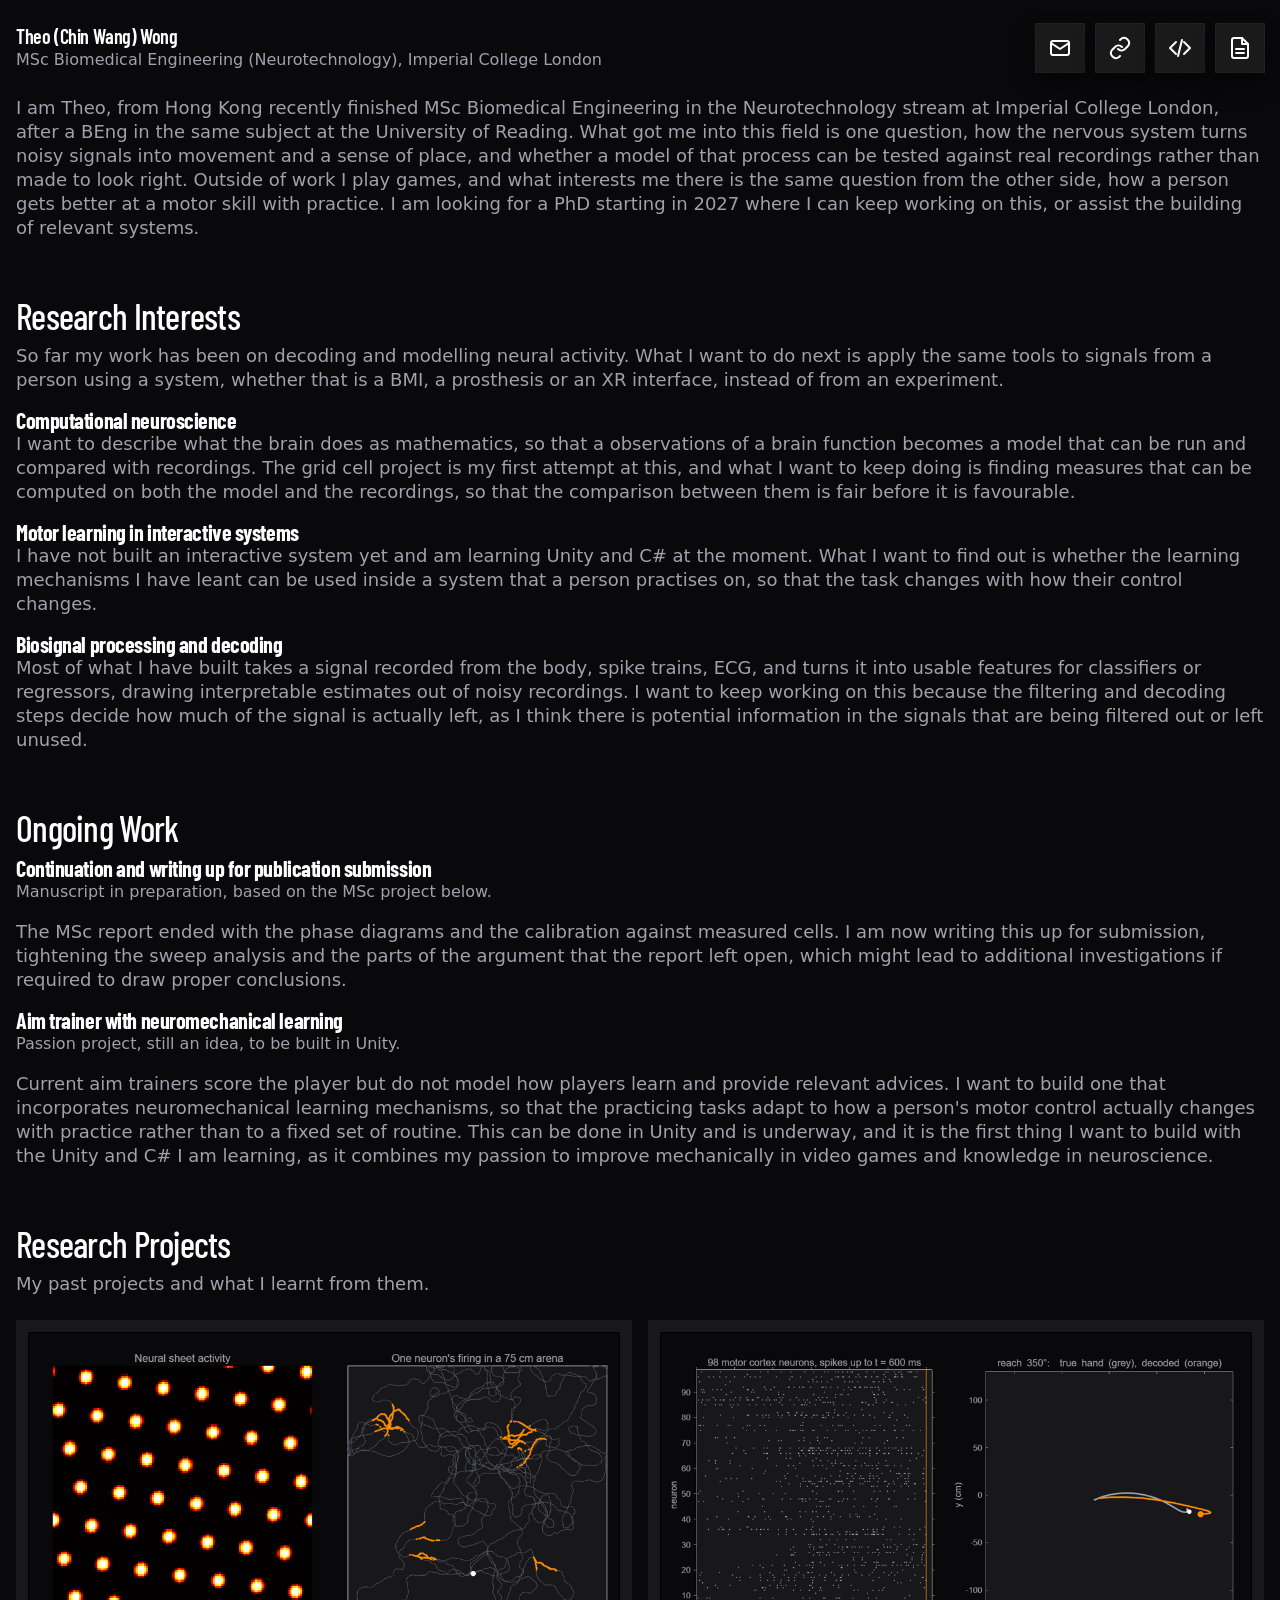
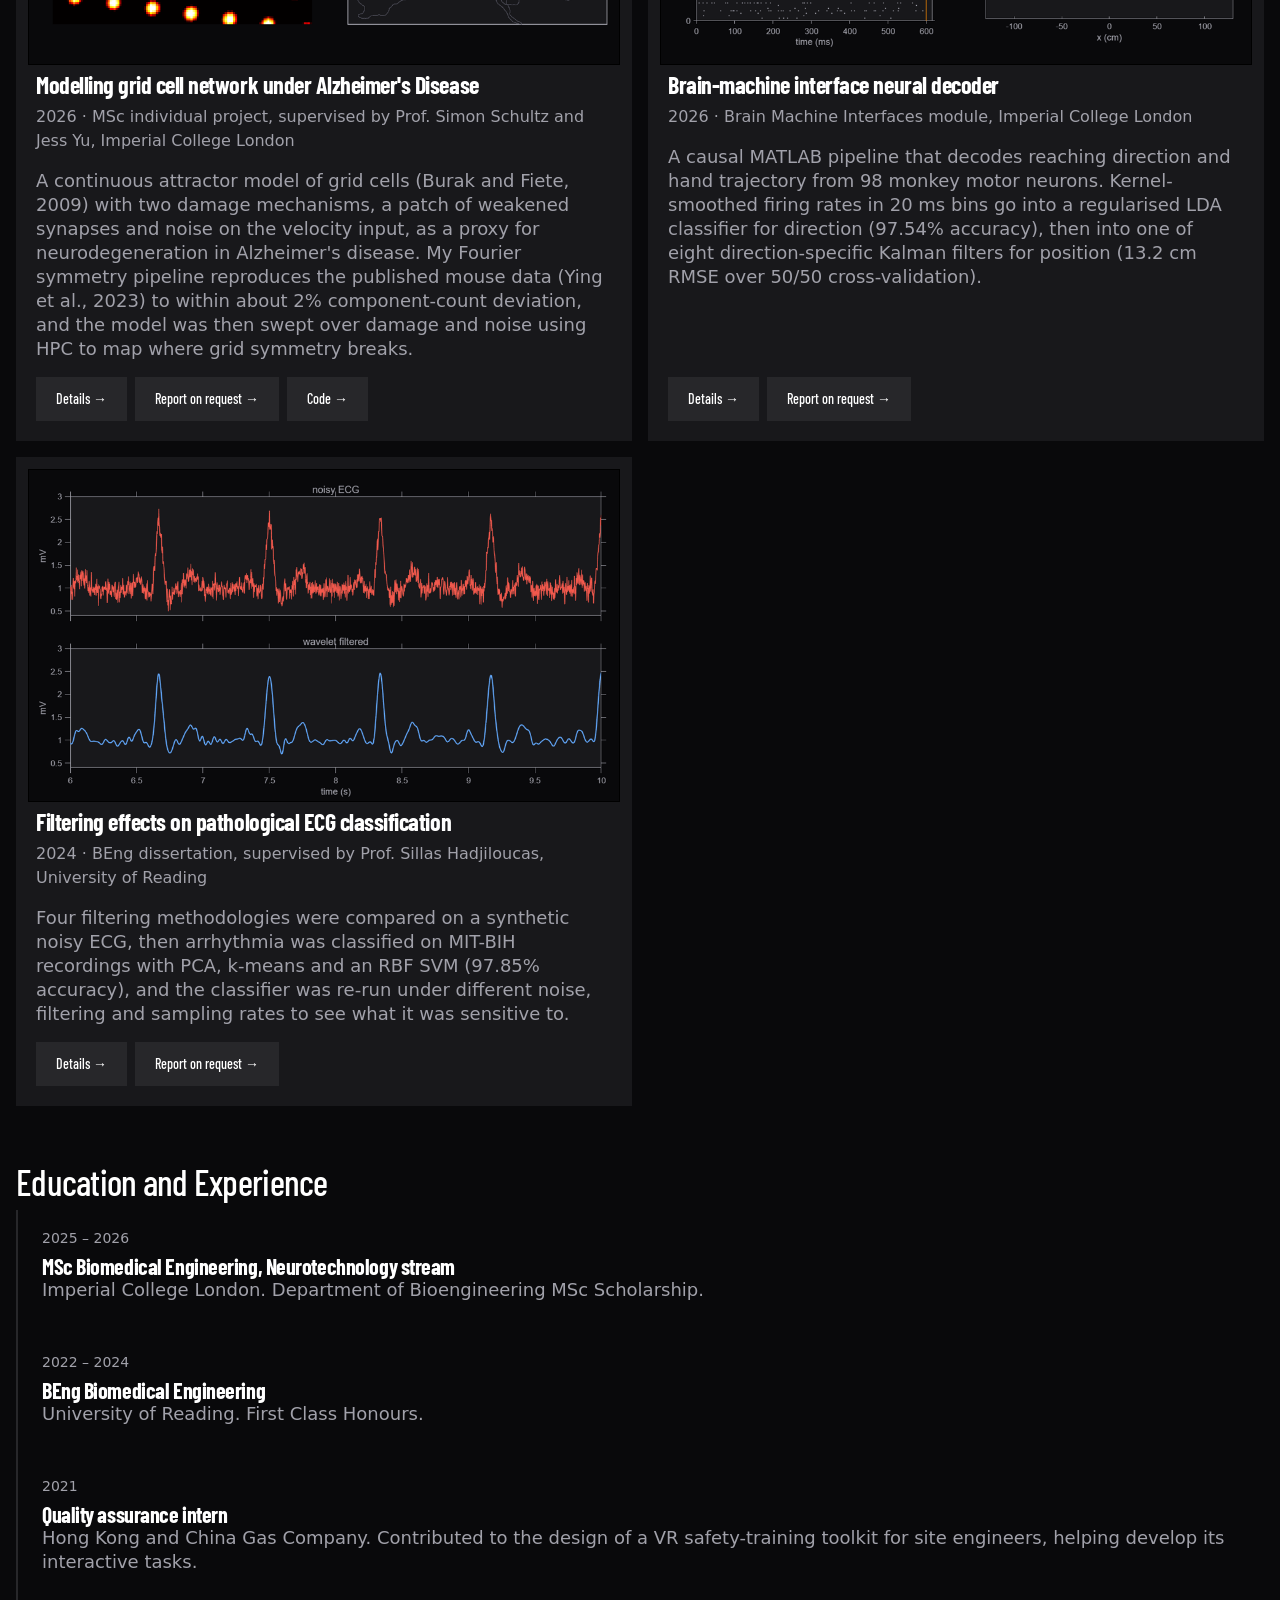
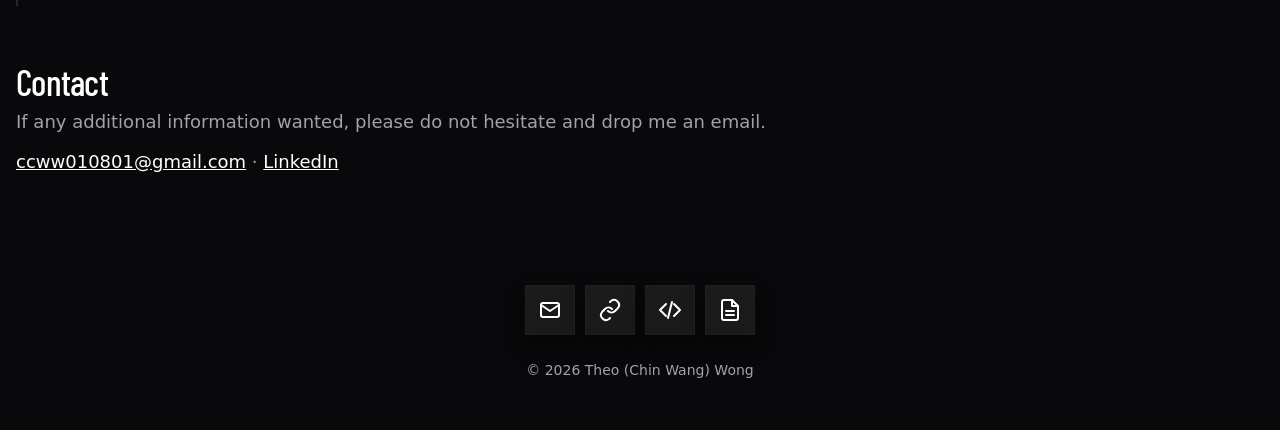
==== index.html @ 5e9f8370 "Initial site" ====
<!DOCTYPE html>
<html lang="en">
<head>
  <meta charset="UTF-8">
  <meta name="viewport" content="width=device-width, initial-scale=1.0">
  <!-- Shown in the browser tab and in search results -->
  <title>Theo (Chin Wang) Wong | MSc Biomedical Engineering, Imperial College London</title>
  <meta name="description" content="Research website of Theo (Chin Wang) Wong, MSc Biomedical Engineering (Neurotechnology) at Imperial College London. Neural decoding, computational modelling and evaluation.">
  <!-- Display font (free substitute for the reference site's paid Industry font) -->
  <link rel="preconnect" href="https://fonts.googleapis.com">
  <link rel="preconnect" href="https://fonts.gstatic.com" crossorigin>
  <link href="https://fonts.googleapis.com/css2?family=Barlow+Condensed:wght@500;600;700&display=swap" rel="stylesheet">
  <link rel="stylesheet" href="style.css">
</head>
<body>

  <!-- ============================================================
       HEADER
       Left: name + one-line tagline. Right: row of icon links.
       No nav menu, matching the reference site.
       ============================================================ -->
  <header class="site-header">
    <div class="header-text">
      <h1><span>Theo (Chin Wang) Wong</span></h1>
      <p class="tagline"><span>MSc Biomedical Engineering (Neurotechnology), Imperial College London</span></p>
    </div>

    <!-- Each <a> is a 48px square icon. Keep aria-label so screen readers know what it is. -->
    <nav class="icon-links" aria-label="External links">
      <!-- Generic line icons. For official brand marks, paste the SVG from simpleicons.org in place of each <svg>. -->
      <a href="mailto:ccww010801@gmail.com" aria-label="Email" title="Email"><svg viewBox="0 0 24 24" fill="none" stroke="currentColor" stroke-width="2" stroke-linecap="round" stroke-linejoin="round" aria-hidden="true"><rect x="3" y="5" width="18" height="14" rx="2"/><path d="M3 7l9 6 9-6"/></svg></a>
      <a href="https://www.linkedin.com/in/theo-wong-5562b3218" aria-label="LinkedIn" title="LinkedIn" target="_blank" rel="noopener"><svg viewBox="0 0 24 24" fill="none" stroke="currentColor" stroke-width="2" stroke-linecap="round" stroke-linejoin="round" aria-hidden="true"><path d="M10 13a5 5 0 0 0 7 0l3-3a5 5 0 0 0-7-7l-1 1"/><path d="M14 11a5 5 0 0 0-7 0l-3 3a5 5 0 0 0 7 7l1-1"/></svg></a>
      <a href="https://github.com/Theo-Wong-67" aria-label="GitHub" title="GitHub" target="_blank" rel="noopener"><svg viewBox="0 0 24 24" fill="none" stroke="currentColor" stroke-width="2" stroke-linecap="round" stroke-linejoin="round" aria-hidden="true"><path d="M8 6l-6 6 6 6"/><path d="M16 6l6 6-6 6"/><path d="M14 4l-4 16"/></svg></a>
      <a href="assets/cv.pdf" aria-label="CV (PDF)" title="CV" target="_blank" rel="noopener"><svg viewBox="0 0 24 24" fill="none" stroke="currentColor" stroke-width="2" stroke-linecap="round" stroke-linejoin="round" aria-hidden="true"><path d="M14 2H6a2 2 0 0 0-2 2v16a2 2 0 0 0 2 2h12a2 2 0 0 0 2-2V8z"/><path d="M14 2v6h6"/><path d="M8 13h8M8 17h8"/></svg></a>
      <!-- Optional: ORCID / Google Scholar -->
    </nav>
  </header>

  <main>

    <!-- ============================================================
         1. INTRO
         Two or three sentences. Who you are, what you work on,
         what you are looking for.
         ============================================================ -->
    <section id="intro" class="section">
      <p><span>I am Theo, from Hong Kong recently finished MSc Biomedical Engineering in the Neurotechnology stream at Imperial College London, after a BEng in the same subject at the University of Reading. What got me into this field is one question, how the nervous system turns noisy signals into movement and a sense of place, and whether a model of that process can be tested against real recordings rather than made to look right. Outside of work I play games, and what interests me there is the same question from the other side, how a person gets better at a motor skill with practice. I am looking for a PhD starting in 2027 where I can keep working on this, or assist the building of relevant systems.</span></p>
    </section>

    <!-- ============================================================
         2. RESEARCH INTERESTS
         One paragraph, then a short list of themes with a sentence each.
         ============================================================ -->
    <section id="interests" class="section">
      <h2>Research Interests</h2>
      <p><span>So far my work has been on decoding and modelling neural activity. What I want to do next is apply the same tools to signals from a person using a system, whether that is a BMI, a prosthesis or an XR interface, instead of from an experiment.</span></p>

      <ul class="interest-list">
        <li>
          <h3><span>Computational neuroscience</span></h3>
          <p><span>I want to describe what the brain does as mathematics, so that a observations of a brain function becomes a model that can be run and compared with recordings. The grid cell project is my first attempt at this, and what I want to keep doing is finding measures that can be computed on both the model and the recordings, so that the comparison between them is fair before it is favourable.</span></p>
        </li>
        <li>
          <h3><span>Motor learning in interactive systems</span></h3>
          <p><span>I have not built an interactive system yet and am learning Unity and C# at the moment. What I want to find out is whether the learning mechanisms I have leant can be used inside a system that a person practises on, so that the task changes with how their control changes.</span></p>
        </li>
        <li>
          <h3><span>Biosignal processing and decoding</span></h3>
          <p><span>Most of what I have built takes a signal recorded from the body, spike trains, ECG, and turns it into usable features for classifiers or regressors, drawing interpretable estimates out of noisy recordings. I want to keep working on this because the filtering and decoding steps decide how much of the signal is actually left, as I think there is potential information in the signals that are being filtered out or left unused.</span></p>
</li>
      </ul>
    </section>

    <!-- ============================================================
         2b. ONGOING WORK
         Short list. One entry per thing in progress, with a status line.
         Move an entry to a project card once it has results to show.
         ============================================================ -->
    <section id="ongoing" class="section">
      <h2>Ongoing Work</h2>
      <ul class="interest-list">
        <li>
          <h3><span>Continuation and writing up for publication submission</span></h3>
          <p class="card-meta"><span>Manuscript in preparation, based on the MSc project below.</span></p>
          <p><span>The MSc report ended with the phase diagrams and the calibration against measured cells. I am now writing this up for submission, tightening the sweep analysis and the parts of the argument that the report left open, which might lead to additional investigations if required to draw proper conclusions.</span></p>
        </li>
        <li>
          <h3><span>Aim trainer with neuromechanical learning</span></h3>
          <p class="card-meta"><span>Passion project, still an idea, to be built in Unity.</span></p>
          <p><span> Current aim trainers score the player but do not model how players learn and provide relevant advices. I want to build one that incorporates neuromechanical learning mechanisms, so that the practicing tasks adapt to how a person's motor control actually changes with practice rather than to a fixed set of routine. This can be done in Unity and is underway, and it is the first thing I want to build with the Unity and C# I am learning, as it combines my passion to improve mechanically in video games and knowledge in neuroscience.</span></p>
        </li>
      </ul>
    </section>

    <!-- ============================================================
         3. RESEARCH PROJECTS
         Card grid, newest first. Each <article> is one card.
         Copy the first <article> block for each additional project.
         ============================================================ -->
    <section id="projects" class="section">
      <h2>Research Projects</h2>
      <p class="section-intro"><span>My past projects and what I learnt from them.</span></p>

      <div class="card-grid">

        <!-- Card 1 -->
        <article class="card">
          <video src="assets/grid-cell-can-cover.mp4" poster="assets/grid-cell-can-cover.png" autoplay muted loop playsinline aria-label="Grid cell network activity beside a simulated animal exploring a 75 cm arena"></video>
          <div class="card-body">
            <h3><span>Modelling grid cell network under Alzheimer's Disease</span></h3>
            <p class="card-meta"><span>2026 · MSc individual project, supervised by Prof. Simon Schultz and Jess Yu, Imperial College London</span></p>
            <p><span>A continuous attractor model of grid cells (Burak and Fiete, 2009) with two damage mechanisms, a patch of weakened synapses and noise on the velocity input, as a proxy for neurodegeneration in Alzheimer's disease. My Fourier symmetry pipeline reproduces the published mouse data (Ying et al., 2023) to within about 2% component-count deviation, and the model was then swept over damage and noise using HPC to map where grid symmetry breaks.</span></p>
            <div class="card-links">
              <a href="projects/grid-cell-can.html" class="btn">Details →</a>
              <a href="mailto:ccww010801@gmail.com?subject=Report request: Grid cell network" class="btn">Report on request →</a>
              <a href="https://github.com/Theo-Wong-67/MSc-Grid-Cell-CAN-Project" class="btn" target="_blank" rel="noopener">Code →</a>
            </div>
          </div>
        </article>

        <!-- Card 2 -->
        <article class="card">
          <video src="assets/bmi-decoder-cover.mp4" poster="assets/bmi-decoder-cover.png" autoplay muted loop playsinline aria-label="The decoder running on held-out trials: spike raster and true versus decoded hand path"></video>
          <div class="card-body">
            <h3><span>Brain-machine interface neural decoder</span></h3>
            <p class="card-meta"><span>2026 · Brain Machine Interfaces module, Imperial College London</span></p>
            <p><span>A causal MATLAB pipeline that decodes reaching direction and hand trajectory from 98 monkey motor neurons. Kernel-smoothed firing rates in 20 ms bins go into a regularised LDA classifier for direction (97.54% accuracy), then into one of eight direction-specific Kalman filters for position (13.2 cm RMSE over 50/50 cross-validation).</span></p>
            <div class="card-links">
              <a href="projects/bmi-decoder.html" class="btn">Details →</a>
              <a href="mailto:ccww010801@gmail.com?subject=Report request: BMI decoder" class="btn">Report on request →</a>
            </div>
          </div>
        </article>

        <!-- Card 3 -->
        <article class="card">
          <video src="assets/ecg-filtering-cover.mp4" poster="assets/ecg-filtering-cover.png" autoplay muted loop playsinline aria-label="A noisy synthetic ECG and its wavelet-filtered version scrolling side by side"></video>
          <div class="card-body">
            <h3><span>Filtering effects on pathological ECG classification</span></h3>
            <p class="card-meta"><span>2024 · BEng dissertation, supervised by Prof. Sillas Hadjiloucas, University of Reading</span></p>
            <p><span> Four filtering methodologies were compared on a synthetic noisy ECG, then arrhythmia was classified on MIT-BIH recordings with PCA, k-means and an RBF SVM (97.85% accuracy), and the classifier was re-run under different noise, filtering and sampling rates to see what it was sensitive to.</span></p>
            <div class="card-links">
              <a href="projects/ecg-filtering.html" class="btn">Details →</a>
              <a href="mailto:ccww010801@gmail.com?subject=Report request: ECG dissertation" class="btn">Report on request →</a>
            </div>
          </div>
        </article>

      </div>
    </section>

    <!-- ============================================================
         5. EDUCATION AND EXPERIENCE
         Vertical timeline, newest first. One <li> per entry.
         ============================================================ -->
    <section id="education" class="section">
      <h2>Education and Experience</h2>
      <ol class="timeline">
        <li>
          <span class="timeline-date"><span>2025 – 2026</span></span>
          <h3><span>MSc Biomedical Engineering, Neurotechnology stream</span></h3>
          <p><span>Imperial College London. Department of Bioengineering MSc Scholarship.</span></p>
        </li>
        <li>
          <span class="timeline-date"><span>2022 – 2024</span></span>
          <h3><span>BEng Biomedical Engineering</span></h3>
          <p><span>University of Reading. First Class Honours.</span></p>
        </li>
        <li>
          <span class="timeline-date"><span>2021</span></span>
          <h3><span>Quality assurance intern</span></h3>
          <p><span>Hong Kong and China Gas Company. Contributed to the design of a VR safety-training toolkit for site engineers, helping develop its interactive tasks.</span></p>
        </li>
      </ol>
    </section>

    <!-- ============================================================
         6. CONTACT
         Plain links. No form, so no backend is needed.
         ============================================================ -->
    <section id="contact" class="section">
      <h2>Contact</h2>
      <p><span>If any additional information wanted, please do not hesitate and drop me an email.</span></p>
      <p>
        <a href="mailto:ccww010801@gmail.com">ccww010801@gmail.com</a> ·
        <a href="https://www.linkedin.com/in/theo-wong-5562b3218" target="_blank" rel="noopener">LinkedIn</a>
      </p>
    </section>

  </main>

  <!-- ============================================================
       FOOTER
       Same icon row as the header, plus a copyright line.
       ============================================================ -->
  <footer class="site-footer">
    <nav class="icon-links" aria-label="External links">
      <!-- Generic line icons. For official brand marks, paste the SVG from simpleicons.org in place of each <svg>. -->
      <a href="mailto:ccww010801@gmail.com" aria-label="Email" title="Email"><svg viewBox="0 0 24 24" fill="none" stroke="currentColor" stroke-width="2" stroke-linecap="round" stroke-linejoin="round" aria-hidden="true"><rect x="3" y="5" width="18" height="14" rx="2"/><path d="M3 7l9 6 9-6"/></svg></a>
      <a href="https://www.linkedin.com/in/theo-wong-5562b3218" aria-label="LinkedIn" title="LinkedIn" target="_blank" rel="noopener"><svg viewBox="0 0 24 24" fill="none" stroke="currentColor" stroke-width="2" stroke-linecap="round" stroke-linejoin="round" aria-hidden="true"><path d="M10 13a5 5 0 0 0 7 0l3-3a5 5 0 0 0-7-7l-1 1"/><path d="M14 11a5 5 0 0 0-7 0l-3 3a5 5 0 0 0 7 7l1-1"/></svg></a>
      <a href="https://github.com/Theo-Wong-67" aria-label="GitHub" title="GitHub" target="_blank" rel="noopener"><svg viewBox="0 0 24 24" fill="none" stroke="currentColor" stroke-width="2" stroke-linecap="round" stroke-linejoin="round" aria-hidden="true"><path d="M8 6l-6 6 6 6"/><path d="M16 6l6 6-6 6"/><path d="M14 4l-4 16"/></svg></a>
      <a href="assets/cv.pdf" aria-label="CV (PDF)" title="CV" target="_blank" rel="noopener"><svg viewBox="0 0 24 24" fill="none" stroke="currentColor" stroke-width="2" stroke-linecap="round" stroke-linejoin="round" aria-hidden="true"><path d="M14 2H6a2 2 0 0 0-2 2v16a2 2 0 0 0 2 2h12a2 2 0 0 0 2-2V8z"/><path d="M14 2v6h6"/><path d="M8 13h8M8 17h8"/></svg></a>
      <!-- Optional: ORCID / Google Scholar -->
    </nav>
    <p class="copyright">© 2026 Theo (Chin Wang) Wong</p>
  </footer>

</body>
</html>
---- style.css ----
/* ============================================================
   DESIGN TOKENS
   Values measured from the reference site (Tailwind "zinc" scale).
   Change these and the whole site follows.
   ============================================================ */
:root {
  --bg:          #09090b;   /* page background (zinc-950) */
  --bg-card:     #18181b;   /* card background (zinc-900) */
  --bg-btn:      #27272a;   /* button background (zinc-800) */
  --bg-icon:     #1a1a1a;   /* icon square */
  --text:        #a1a1aa;   /* body text (zinc-400) */
  --text-strong: #ffffff;   /* headings, links */
  --ring:        rgba(255, 255, 255, 0.10);

  /* The reference uses a paid font (Industry). Barlow Condensed is a
     free look-alike, loaded in the <head> from Google Fonts. */
  --font-display: "Barlow Condensed", "Arial Narrow", sans-serif;
  --font-body:    system-ui, -apple-system, "Segoe UI", sans-serif;

  --container: 1280px;
  --gutter: 16px;
}

/* Drafted text awaiting your review. Delete this rule once reviewed. */
.draft { color: #60a5fa; }

/* ============================================================
   BASE
   ============================================================ */
*, *::before, *::after { box-sizing: border-box; }

html { background: var(--bg); color-scheme: dark; }

body {
  margin: 0;
  font-family: var(--font-body);
  font-size: 18px;
  line-height: 24px;
  color: var(--text);
}

h1, h2, h3 {
  font-family: var(--font-display);
  color: var(--text-strong);
  letter-spacing: -0.02em;
  margin: 0;
}

p { margin: 0 0 16px; }

a { color: var(--text-strong); }

img, video { display: block; max-width: 100%; height: auto; }

/* Centred column, same on every page */
.site-header, main, .site-footer {
  width: 100%;
  max-width: var(--container);
  margin: 0 auto;
  padding: 0 var(--gutter);
}

/* ============================================================
   HEADER AND FOOTER
   ============================================================ */
.site-header {
  display: flex;
  align-items: center;
  justify-content: space-between;
  gap: 16px;
  padding-top: 24px;
  padding-bottom: 24px;
}

.site-header h1 { font-size: 20px; font-weight: 600; }
.site-header h1 a { text-decoration: none; }
.tagline { font-size: 16px; margin: 0; }

.icon-links { display: flex; flex-wrap: wrap; gap: 12px; }

.icon-links a {
  display: flex;
  align-items: center;
  justify-content: center;
  width: 48px;
  height: 48px;
  background: var(--bg-icon);
  box-shadow: 0 0 0 1px var(--ring), 0 10px 20px rgba(0, 0, 0, 0.5);
  color: var(--text-strong);
  text-decoration: none;
  transition: background 0.3s;
}
.icon-links a:hover { background: var(--bg-btn); }
.icon-links svg { width: 24px; height: 24px; }

.site-footer {
  display: flex;
  flex-direction: column;
  align-items: center;
  gap: 24px;
  padding-top: 48px;
  padding-bottom: 48px;
}
.copyright { font-size: 14px; margin: 0; }

/* ============================================================
   SECTIONS
   ============================================================ */
.section { margin-bottom: 64px; }

.section h2 {
  font-size: 30px;
  font-weight: 500;
  margin: 24px 0 16px;
}
@media (min-width: 1024px) { .section h2 { font-size: 36px; } }

.section-intro { margin-bottom: 24px; }

/* Research interests list */
.interest-list { list-style: none; padding: 0; margin: 0; }
.interest-list li { margin-bottom: 16px; }
.interest-list h3 { font-size: 22px; font-weight: 700; }

/* ============================================================
   CARDS
   ============================================================ */
.card-grid {
  display: grid;
  grid-template-columns: 1fr;
  gap: 16px;
}
@media (min-width: 768px) { .card-grid { grid-template-columns: repeat(2, 1fr); } }
/* Three columns if you ever add a fourth project */
@media (min-width: 1024px) { .card-grid.cols-3 { grid-template-columns: repeat(3, 1fr); } }

.card {
  background: var(--bg-card);
  padding: 12px;
  display: flex;
  flex-direction: column;
}

.card img, .card video {
  width: 100%;
  aspect-ratio: 16 / 9;
  object-fit: cover;
  border: 1px solid #000;
}

.card-body { padding: 8px; display: flex; flex-direction: column; flex: 1; }
.card-body h3 { font-size: 24px; font-weight: 700; margin-bottom: 8px; }
.card-meta { font-size: 16px; margin-bottom: 16px; }
.card-links { margin-top: auto; display: flex; flex-wrap: wrap; gap: 8px; }

/* Buttons */
.btn {
  display: inline-flex;
  align-items: center;
  padding: 10px 20px;
  background: var(--bg-btn);
  color: var(--text-strong);
  font-family: var(--font-display);
  font-size: 14px;
  font-weight: 500;
  text-decoration: none;
  transition: background 0.3s;
}
.btn:hover { background: #3f3f46; }

/* ============================================================
   SKILLS AND TIMELINE
   ============================================================ */
.skills { margin: 0; }
.skills dt { font-family: var(--font-display); font-size: 20px; color: var(--text-strong); margin-top: 16px; }
.skills dd { margin: 4px 0 0; }

.timeline { list-style: none; padding: 0; margin: 0; }
.timeline li {
  padding: 16px 0 16px 24px;
  border-left: 2px solid var(--bg-btn);
}
.timeline-date { font-size: 14px; display: block; margin-bottom: 4px; }
.timeline h3 { font-size: 22px; font-weight: 700; }

/* ============================================================
   PROJECT DETAIL PAGES
   ============================================================ */
.back-link { display: inline-block; font-size: 16px; margin: 8px 0 24px; }

.project-header { margin-bottom: 32px; }
.project-header h2 { font-size: 36px; font-weight: 700; margin: 0 0 8px; }
.project-header .card-links { margin-top: 16px; }

.project-page .section h3 { font-size: 24px; font-weight: 700; margin-bottom: 12px; }

figure { margin: 0 0 32px; }
/* Figures are capped and centred; the hero can go wider than the rest */
figure img, figure video, figcaption { width: 100%; max-width: 720px; margin: 0 auto; }
.hero-figure img, .hero-figure video, .hero-figure figcaption { max-width: 960px; }
figcaption { font-size: 14px; margin-top: 8px; }

/* ============================================================
   SMALL SCREENS
   ============================================================ */
@media (max-width: 640px) {
  .site-header { flex-direction: column; align-items: flex-start; }
}
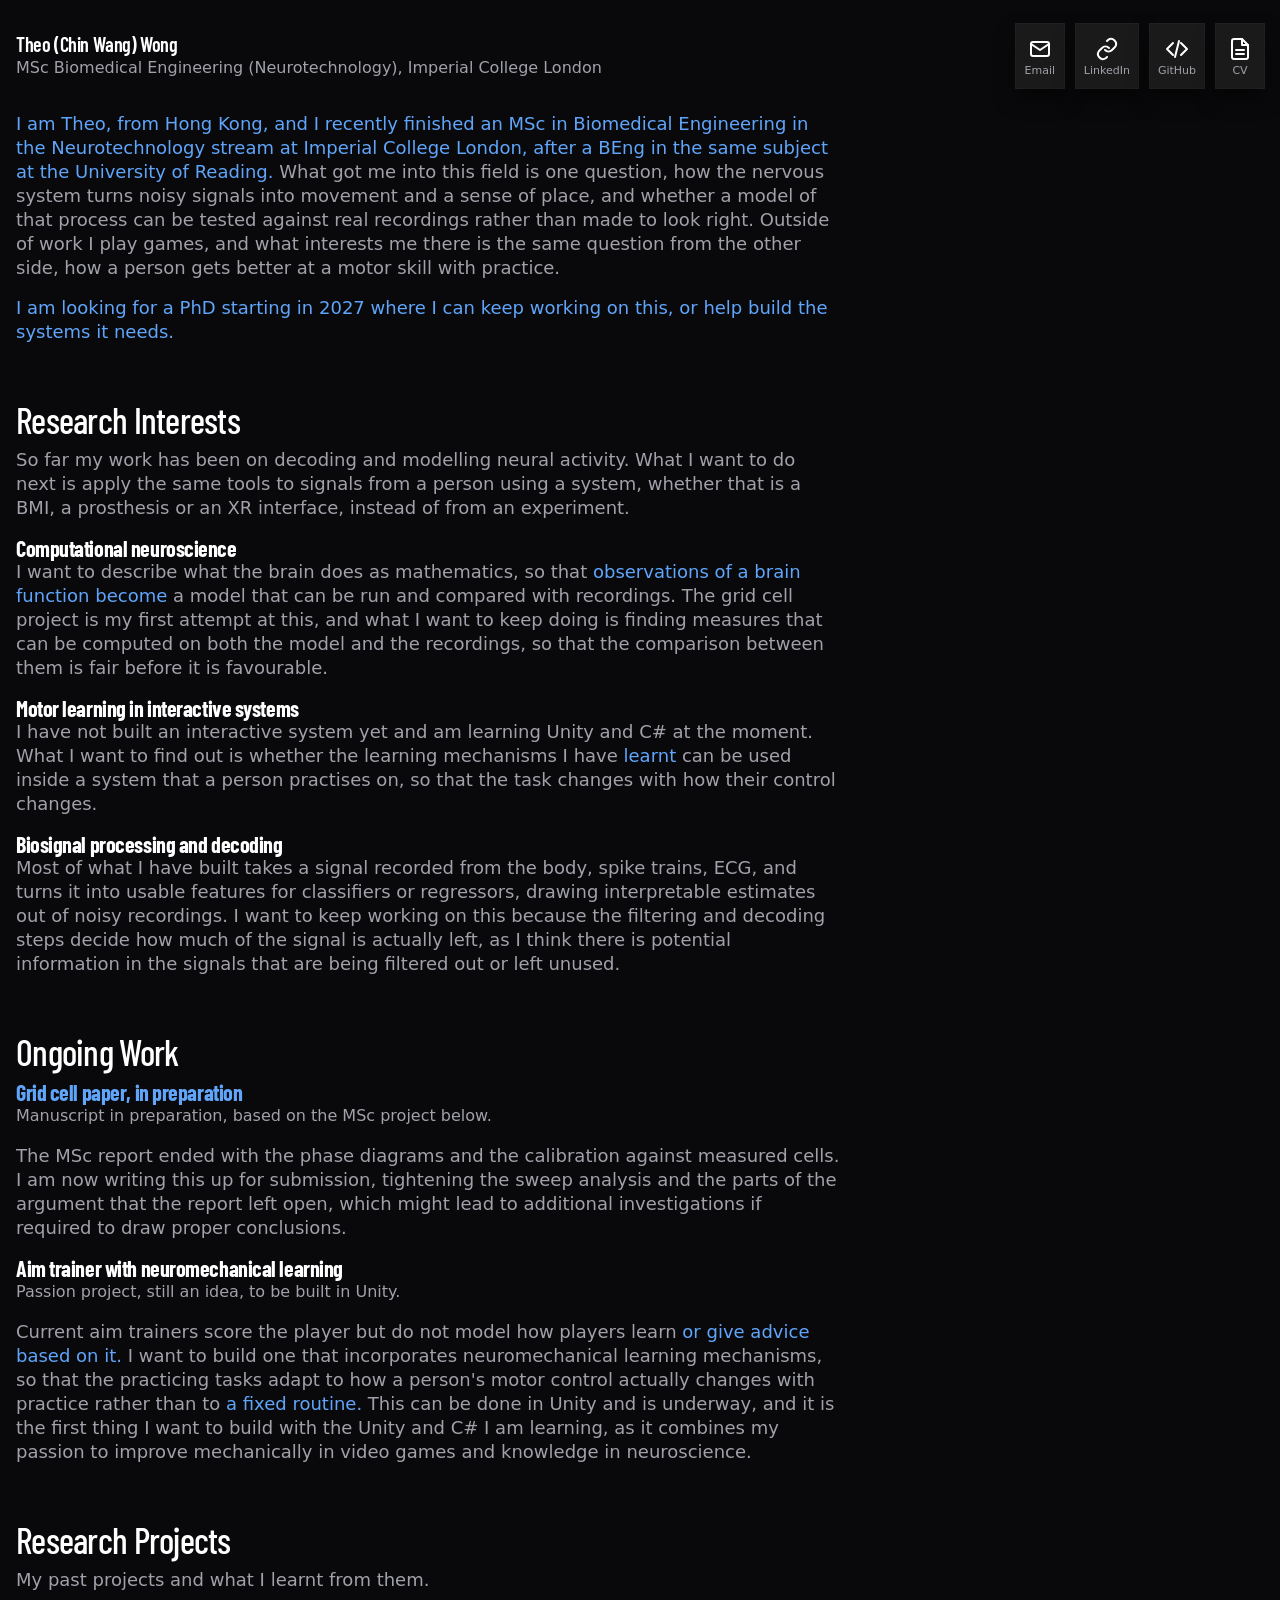
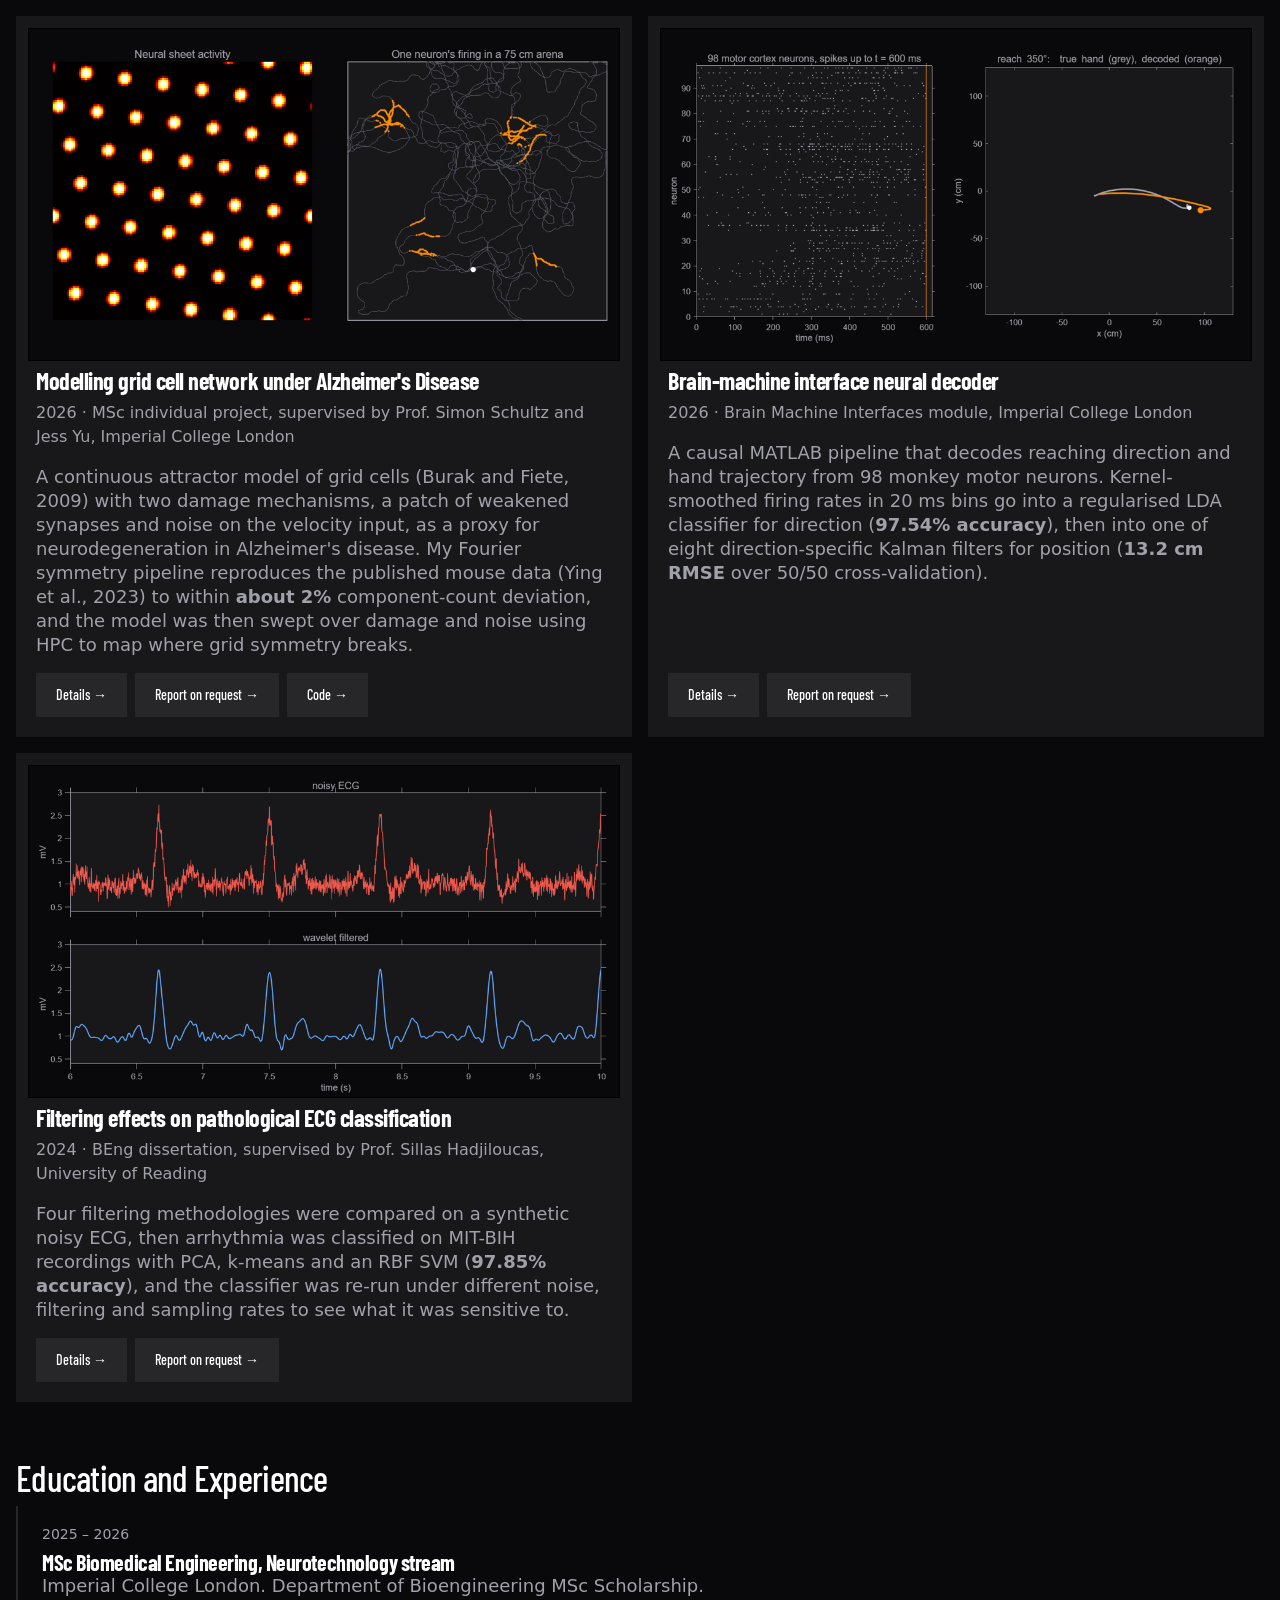
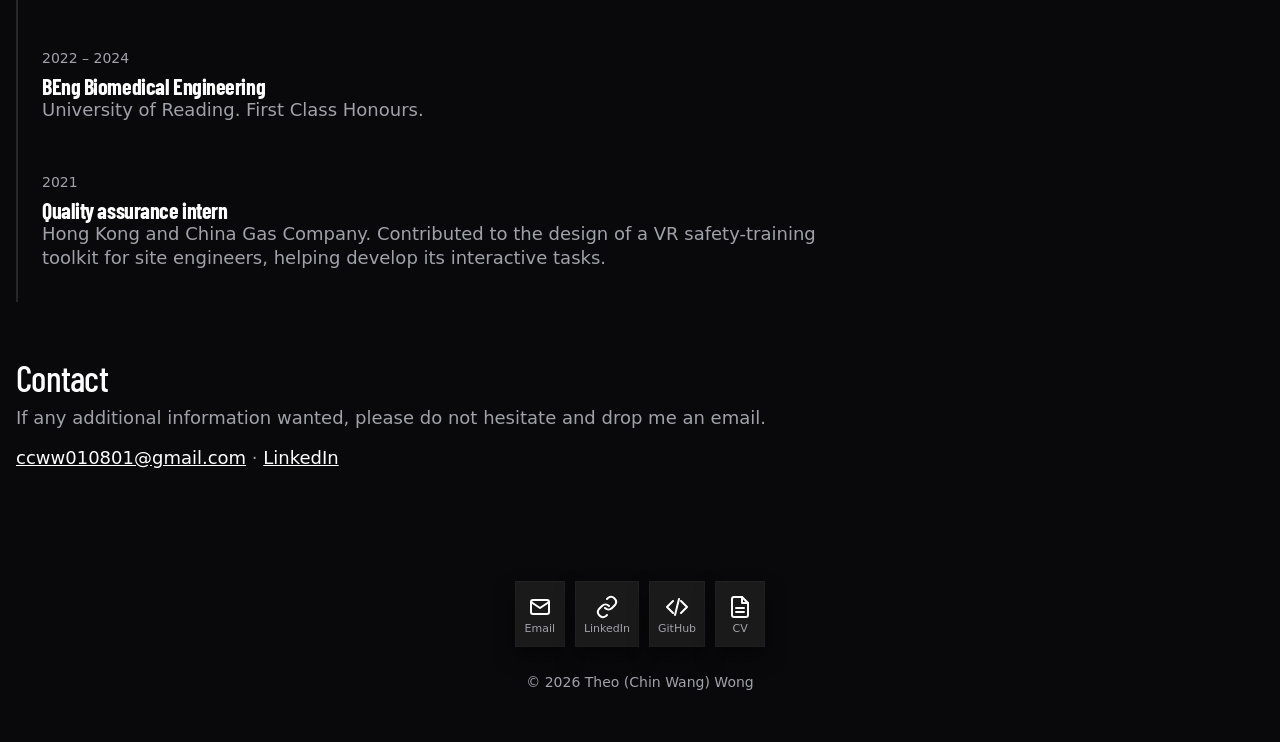
==== commit a387d98a: "Readability: line length, icon labels, project summaries" ====
--- a/index.html
+++ b/index.html
@@ -28,10 +28,10 @@
     <!-- Each <a> is a 48px square icon. Keep aria-label so screen readers know what it is. -->
     <nav class="icon-links" aria-label="External links">
       <!-- Generic line icons. For official brand marks, paste the SVG from simpleicons.org in place of each <svg>. -->
-      <a href="mailto:ccww010801@gmail.com" aria-label="Email" title="Email"><svg viewBox="0 0 24 24" fill="none" stroke="currentColor" stroke-width="2" stroke-linecap="round" stroke-linejoin="round" aria-hidden="true"><rect x="3" y="5" width="18" height="14" rx="2"/><path d="M3 7l9 6 9-6"/></svg></a>
-      <a href="https://www.linkedin.com/in/theo-wong-5562b3218" aria-label="LinkedIn" title="LinkedIn" target="_blank" rel="noopener"><svg viewBox="0 0 24 24" fill="none" stroke="currentColor" stroke-width="2" stroke-linecap="round" stroke-linejoin="round" aria-hidden="true"><path d="M10 13a5 5 0 0 0 7 0l3-3a5 5 0 0 0-7-7l-1 1"/><path d="M14 11a5 5 0 0 0-7 0l-3 3a5 5 0 0 0 7 7l1-1"/></svg></a>
-      <a href="https://github.com/Theo-Wong-67" aria-label="GitHub" title="GitHub" target="_blank" rel="noopener"><svg viewBox="0 0 24 24" fill="none" stroke="currentColor" stroke-width="2" stroke-linecap="round" stroke-linejoin="round" aria-hidden="true"><path d="M8 6l-6 6 6 6"/><path d="M16 6l6 6-6 6"/><path d="M14 4l-4 16"/></svg></a>
-      <a href="assets/cv.pdf" aria-label="CV (PDF)" title="CV" target="_blank" rel="noopener"><svg viewBox="0 0 24 24" fill="none" stroke="currentColor" stroke-width="2" stroke-linecap="round" stroke-linejoin="round" aria-hidden="true"><path d="M14 2H6a2 2 0 0 0-2 2v16a2 2 0 0 0 2 2h12a2 2 0 0 0 2-2V8z"/><path d="M14 2v6h6"/><path d="M8 13h8M8 17h8"/></svg></a>
+      <a href="mailto:ccww010801@gmail.com" aria-label="Email" title="Email"><svg viewBox="0 0 24 24" fill="none" stroke="currentColor" stroke-width="2" stroke-linecap="round" stroke-linejoin="round" aria-hidden="true"><rect x="3" y="5" width="18" height="14" rx="2"/><path d="M3 7l9 6 9-6"/></svg><span class="icon-label">Email</span></a>
+      <a href="https://www.linkedin.com/in/theo-wong-5562b3218" aria-label="LinkedIn" title="LinkedIn" target="_blank" rel="noopener"><svg viewBox="0 0 24 24" fill="none" stroke="currentColor" stroke-width="2" stroke-linecap="round" stroke-linejoin="round" aria-hidden="true"><path d="M10 13a5 5 0 0 0 7 0l3-3a5 5 0 0 0-7-7l-1 1"/><path d="M14 11a5 5 0 0 0-7 0l-3 3a5 5 0 0 0 7 7l1-1"/></svg><span class="icon-label">LinkedIn</span></a>
+      <a href="https://github.com/Theo-Wong-67" aria-label="GitHub" title="GitHub" target="_blank" rel="noopener"><svg viewBox="0 0 24 24" fill="none" stroke="currentColor" stroke-width="2" stroke-linecap="round" stroke-linejoin="round" aria-hidden="true"><path d="M8 6l-6 6 6 6"/><path d="M16 6l6 6-6 6"/><path d="M14 4l-4 16"/></svg><span class="icon-label">GitHub</span></a>
+      <a href="assets/cv.pdf" aria-label="CV (PDF)" title="CV" target="_blank" rel="noopener"><svg viewBox="0 0 24 24" fill="none" stroke="currentColor" stroke-width="2" stroke-linecap="round" stroke-linejoin="round" aria-hidden="true"><path d="M14 2H6a2 2 0 0 0-2 2v16a2 2 0 0 0 2 2h12a2 2 0 0 0 2-2V8z"/><path d="M14 2v6h6"/><path d="M8 13h8M8 17h8"/></svg><span class="icon-label">CV</span></a>
       <!-- Optional: ORCID / Google Scholar -->
     </nav>
   </header>
@@ -44,7 +44,8 @@
          what you are looking for.
          ============================================================ -->
     <section id="intro" class="section">
-      <p><span>I am Theo, from Hong Kong recently finished MSc Biomedical Engineering in the Neurotechnology stream at Imperial College London, after a BEng in the same subject at the University of Reading. What got me into this field is one question, how the nervous system turns noisy signals into movement and a sense of place, and whether a model of that process can be tested against real recordings rather than made to look right. Outside of work I play games, and what interests me there is the same question from the other side, how a person gets better at a motor skill with practice. I am looking for a PhD starting in 2027 where I can keep working on this, or assist the building of relevant systems.</span></p>
+      <p><span><span class="draft">I am Theo, from Hong Kong, and I recently finished an MSc in Biomedical Engineering in the Neurotechnology stream at Imperial College London, after a BEng in the same subject at the University of Reading.</span> What got me into this field is one question, how the nervous system turns noisy signals into movement and a sense of place, and whether a model of that process can be tested against real recordings rather than made to look right. Outside of work I play games, and what interests me there is the same question from the other side, how a person gets better at a motor skill with practice.</span></p>
+      <p><span><span class="draft">I am looking for a PhD starting in 2027 where I can keep working on this, or help build the systems it needs.</span></span></p>
     </section>
 
     <!-- ============================================================
@@ -58,11 +59,11 @@
       <ul class="interest-list">
         <li>
           <h3><span>Computational neuroscience</span></h3>
-          <p><span>I want to describe what the brain does as mathematics, so that a observations of a brain function becomes a model that can be run and compared with recordings. The grid cell project is my first attempt at this, and what I want to keep doing is finding measures that can be computed on both the model and the recordings, so that the comparison between them is fair before it is favourable.</span></p>
+          <p><span>I want to describe what the brain does as mathematics, so that <span class="draft">observations of a brain function become</span> a model that can be run and compared with recordings. The grid cell project is my first attempt at this, and what I want to keep doing is finding measures that can be computed on both the model and the recordings, so that the comparison between them is fair before it is favourable.</span></p>
         </li>
         <li>
           <h3><span>Motor learning in interactive systems</span></h3>
-          <p><span>I have not built an interactive system yet and am learning Unity and C# at the moment. What I want to find out is whether the learning mechanisms I have leant can be used inside a system that a person practises on, so that the task changes with how their control changes.</span></p>
+          <p><span>I have not built an interactive system yet and am learning Unity and C# at the moment. What I want to find out is whether the learning mechanisms I have <span class="draft">learnt</span> can be used inside a system that a person practises on, so that the task changes with how their control changes.</span></p>
         </li>
         <li>
           <h3><span>Biosignal processing and decoding</span></h3>
@@ -80,14 +81,14 @@
       <h2>Ongoing Work</h2>
       <ul class="interest-list">
         <li>
-          <h3><span>Continuation and writing up for publication submission</span></h3>
+          <h3><span><span class="draft">Grid cell paper, in preparation</span></span></h3>
           <p class="card-meta"><span>Manuscript in preparation, based on the MSc project below.</span></p>
           <p><span>The MSc report ended with the phase diagrams and the calibration against measured cells. I am now writing this up for submission, tightening the sweep analysis and the parts of the argument that the report left open, which might lead to additional investigations if required to draw proper conclusions.</span></p>
         </li>
         <li>
           <h3><span>Aim trainer with neuromechanical learning</span></h3>
           <p class="card-meta"><span>Passion project, still an idea, to be built in Unity.</span></p>
-          <p><span> Current aim trainers score the player but do not model how players learn and provide relevant advices. I want to build one that incorporates neuromechanical learning mechanisms, so that the practicing tasks adapt to how a person's motor control actually changes with practice rather than to a fixed set of routine. This can be done in Unity and is underway, and it is the first thing I want to build with the Unity and C# I am learning, as it combines my passion to improve mechanically in video games and knowledge in neuroscience.</span></p>
+          <p><span> Current aim trainers score the player but do not model how players learn <span class="draft">or give advice based on it.</span> I want to build one that incorporates neuromechanical learning mechanisms, so that the practicing tasks adapt to how a person's motor control actually changes with practice rather than to <span class="draft">a fixed routine.</span> This can be done in Unity and is underway, and it is the first thing I want to build with the Unity and C# I am learning, as it combines my passion to improve mechanically in video games and knowledge in neuroscience.</span></p>
         </li>
       </ul>
     </section>
@@ -109,7 +110,7 @@
           <div class="card-body">
             <h3><span>Modelling grid cell network under Alzheimer's Disease</span></h3>
             <p class="card-meta"><span>2026 · MSc individual project, supervised by Prof. Simon Schultz and Jess Yu, Imperial College London</span></p>
-            <p><span>A continuous attractor model of grid cells (Burak and Fiete, 2009) with two damage mechanisms, a patch of weakened synapses and noise on the velocity input, as a proxy for neurodegeneration in Alzheimer's disease. My Fourier symmetry pipeline reproduces the published mouse data (Ying et al., 2023) to within about 2% component-count deviation, and the model was then swept over damage and noise using HPC to map where grid symmetry breaks.</span></p>
+            <p><span>A continuous attractor model of grid cells (Burak and Fiete, 2009) with two damage mechanisms, a patch of weakened synapses and noise on the velocity input, as a proxy for neurodegeneration in Alzheimer's disease. My Fourier symmetry pipeline reproduces the published mouse data (Ying et al., 2023) to within <strong>about 2%</strong> component-count deviation, and the model was then swept over damage and noise using HPC to map where grid symmetry breaks.</span></p>
             <div class="card-links">
               <a href="projects/grid-cell-can.html" class="btn">Details →</a>
               <a href="mailto:ccww010801@gmail.com?subject=Report request: Grid cell network" class="btn">Report on request →</a>
@@ -124,7 +125,7 @@
           <div class="card-body">
             <h3><span>Brain-machine interface neural decoder</span></h3>
             <p class="card-meta"><span>2026 · Brain Machine Interfaces module, Imperial College London</span></p>
-            <p><span>A causal MATLAB pipeline that decodes reaching direction and hand trajectory from 98 monkey motor neurons. Kernel-smoothed firing rates in 20 ms bins go into a regularised LDA classifier for direction (97.54% accuracy), then into one of eight direction-specific Kalman filters for position (13.2 cm RMSE over 50/50 cross-validation).</span></p>
+            <p><span>A causal MATLAB pipeline that decodes reaching direction and hand trajectory from 98 monkey motor neurons. Kernel-smoothed firing rates in 20 ms bins go into a regularised LDA classifier for direction (<strong>97.54% accuracy</strong>), then into one of eight direction-specific Kalman filters for position (<strong>13.2 cm RMSE</strong> over 50/50 cross-validation).</span></p>
             <div class="card-links">
               <a href="projects/bmi-decoder.html" class="btn">Details →</a>
               <a href="mailto:ccww010801@gmail.com?subject=Report request: BMI decoder" class="btn">Report on request →</a>
@@ -138,7 +139,7 @@
           <div class="card-body">
             <h3><span>Filtering effects on pathological ECG classification</span></h3>
             <p class="card-meta"><span>2024 · BEng dissertation, supervised by Prof. Sillas Hadjiloucas, University of Reading</span></p>
-            <p><span> Four filtering methodologies were compared on a synthetic noisy ECG, then arrhythmia was classified on MIT-BIH recordings with PCA, k-means and an RBF SVM (97.85% accuracy), and the classifier was re-run under different noise, filtering and sampling rates to see what it was sensitive to.</span></p>
+            <p><span> Four filtering methodologies were compared on a synthetic noisy ECG, then arrhythmia was classified on MIT-BIH recordings with PCA, k-means and an RBF SVM (<strong>97.85% accuracy</strong>), and the classifier was re-run under different noise, filtering and sampling rates to see what it was sensitive to.</span></p>
             <div class="card-links">
               <a href="projects/ecg-filtering.html" class="btn">Details →</a>
               <a href="mailto:ccww010801@gmail.com?subject=Report request: ECG dissertation" class="btn">Report on request →</a>
@@ -196,10 +197,10 @@
   <footer class="site-footer">
     <nav class="icon-links" aria-label="External links">
       <!-- Generic line icons. For official brand marks, paste the SVG from simpleicons.org in place of each <svg>. -->
-      <a href="mailto:ccww010801@gmail.com" aria-label="Email" title="Email"><svg viewBox="0 0 24 24" fill="none" stroke="currentColor" stroke-width="2" stroke-linecap="round" stroke-linejoin="round" aria-hidden="true"><rect x="3" y="5" width="18" height="14" rx="2"/><path d="M3 7l9 6 9-6"/></svg></a>
-      <a href="https://www.linkedin.com/in/theo-wong-5562b3218" aria-label="LinkedIn" title="LinkedIn" target="_blank" rel="noopener"><svg viewBox="0 0 24 24" fill="none" stroke="currentColor" stroke-width="2" stroke-linecap="round" stroke-linejoin="round" aria-hidden="true"><path d="M10 13a5 5 0 0 0 7 0l3-3a5 5 0 0 0-7-7l-1 1"/><path d="M14 11a5 5 0 0 0-7 0l-3 3a5 5 0 0 0 7 7l1-1"/></svg></a>
-      <a href="https://github.com/Theo-Wong-67" aria-label="GitHub" title="GitHub" target="_blank" rel="noopener"><svg viewBox="0 0 24 24" fill="none" stroke="currentColor" stroke-width="2" stroke-linecap="round" stroke-linejoin="round" aria-hidden="true"><path d="M8 6l-6 6 6 6"/><path d="M16 6l6 6-6 6"/><path d="M14 4l-4 16"/></svg></a>
-      <a href="assets/cv.pdf" aria-label="CV (PDF)" title="CV" target="_blank" rel="noopener"><svg viewBox="0 0 24 24" fill="none" stroke="currentColor" stroke-width="2" stroke-linecap="round" stroke-linejoin="round" aria-hidden="true"><path d="M14 2H6a2 2 0 0 0-2 2v16a2 2 0 0 0 2 2h12a2 2 0 0 0 2-2V8z"/><path d="M14 2v6h6"/><path d="M8 13h8M8 17h8"/></svg></a>
+      <a href="mailto:ccww010801@gmail.com" aria-label="Email" title="Email"><svg viewBox="0 0 24 24" fill="none" stroke="currentColor" stroke-width="2" stroke-linecap="round" stroke-linejoin="round" aria-hidden="true"><rect x="3" y="5" width="18" height="14" rx="2"/><path d="M3 7l9 6 9-6"/></svg><span class="icon-label">Email</span></a>
+      <a href="https://www.linkedin.com/in/theo-wong-5562b3218" aria-label="LinkedIn" title="LinkedIn" target="_blank" rel="noopener"><svg viewBox="0 0 24 24" fill="none" stroke="currentColor" stroke-width="2" stroke-linecap="round" stroke-linejoin="round" aria-hidden="true"><path d="M10 13a5 5 0 0 0 7 0l3-3a5 5 0 0 0-7-7l-1 1"/><path d="M14 11a5 5 0 0 0-7 0l-3 3a5 5 0 0 0 7 7l1-1"/></svg><span class="icon-label">LinkedIn</span></a>
+      <a href="https://github.com/Theo-Wong-67" aria-label="GitHub" title="GitHub" target="_blank" rel="noopener"><svg viewBox="0 0 24 24" fill="none" stroke="currentColor" stroke-width="2" stroke-linecap="round" stroke-linejoin="round" aria-hidden="true"><path d="M8 6l-6 6 6 6"/><path d="M16 6l6 6-6 6"/><path d="M14 4l-4 16"/></svg><span class="icon-label">GitHub</span></a>
+      <a href="assets/cv.pdf" aria-label="CV (PDF)" title="CV" target="_blank" rel="noopener"><svg viewBox="0 0 24 24" fill="none" stroke="currentColor" stroke-width="2" stroke-linecap="round" stroke-linejoin="round" aria-hidden="true"><path d="M14 2H6a2 2 0 0 0-2 2v16a2 2 0 0 0 2 2h12a2 2 0 0 0 2-2V8z"/><path d="M14 2v6h6"/><path d="M8 13h8M8 17h8"/></svg><span class="icon-label">CV</span></a>
       <!-- Optional: ORCID / Google Scholar -->
     </nav>
     <p class="copyright">© 2026 Theo (Chin Wang) Wong</p>
--- a/style.css
+++ b/style.css
@@ -52,6 +52,10 @@
 
 img, video { display: block; max-width: 100%; height: auto; }
 
+/* Prose is capped at a comfortable line length; cards and header stay full width */
+p, .section-intro, .interest-list, .timeline, .project-summary { max-width: 72ch; }
+.card p { max-width: none; }
+
 /* Centred column, same on every page */
 .site-header, main, .site-footer {
   width: 100%;
@@ -80,10 +84,13 @@
 
 .icon-links a {
   display: flex;
+  flex-direction: column;
   align-items: center;
   justify-content: center;
-  width: 48px;
-  height: 48px;
+  gap: 4px;
+  min-width: 48px;
+  height: 64px;
+  padding: 0 8px;
   background: var(--bg-icon);
   box-shadow: 0 0 0 1px var(--ring), 0 10px 20px rgba(0, 0, 0, 0.5);
   color: var(--text-strong);
@@ -92,6 +99,7 @@
 }
 .icon-links a:hover { background: var(--bg-btn); }
 .icon-links svg { width: 24px; height: 24px; }
+.icon-label { font-size: 11px; line-height: 1; color: var(--text); }
 
 .site-footer {
   display: flex;
@@ -191,6 +199,7 @@
 .project-header { margin-bottom: 32px; }
 .project-header h2 { font-size: 36px; font-weight: 700; margin: 0 0 8px; }
 .project-header .card-links { margin-top: 16px; }
+.project-summary { color: var(--text-strong); margin: 12px 0 0; }
 
 .project-page .section h3 { font-size: 24px; font-weight: 700; margin-bottom: 12px; }
 
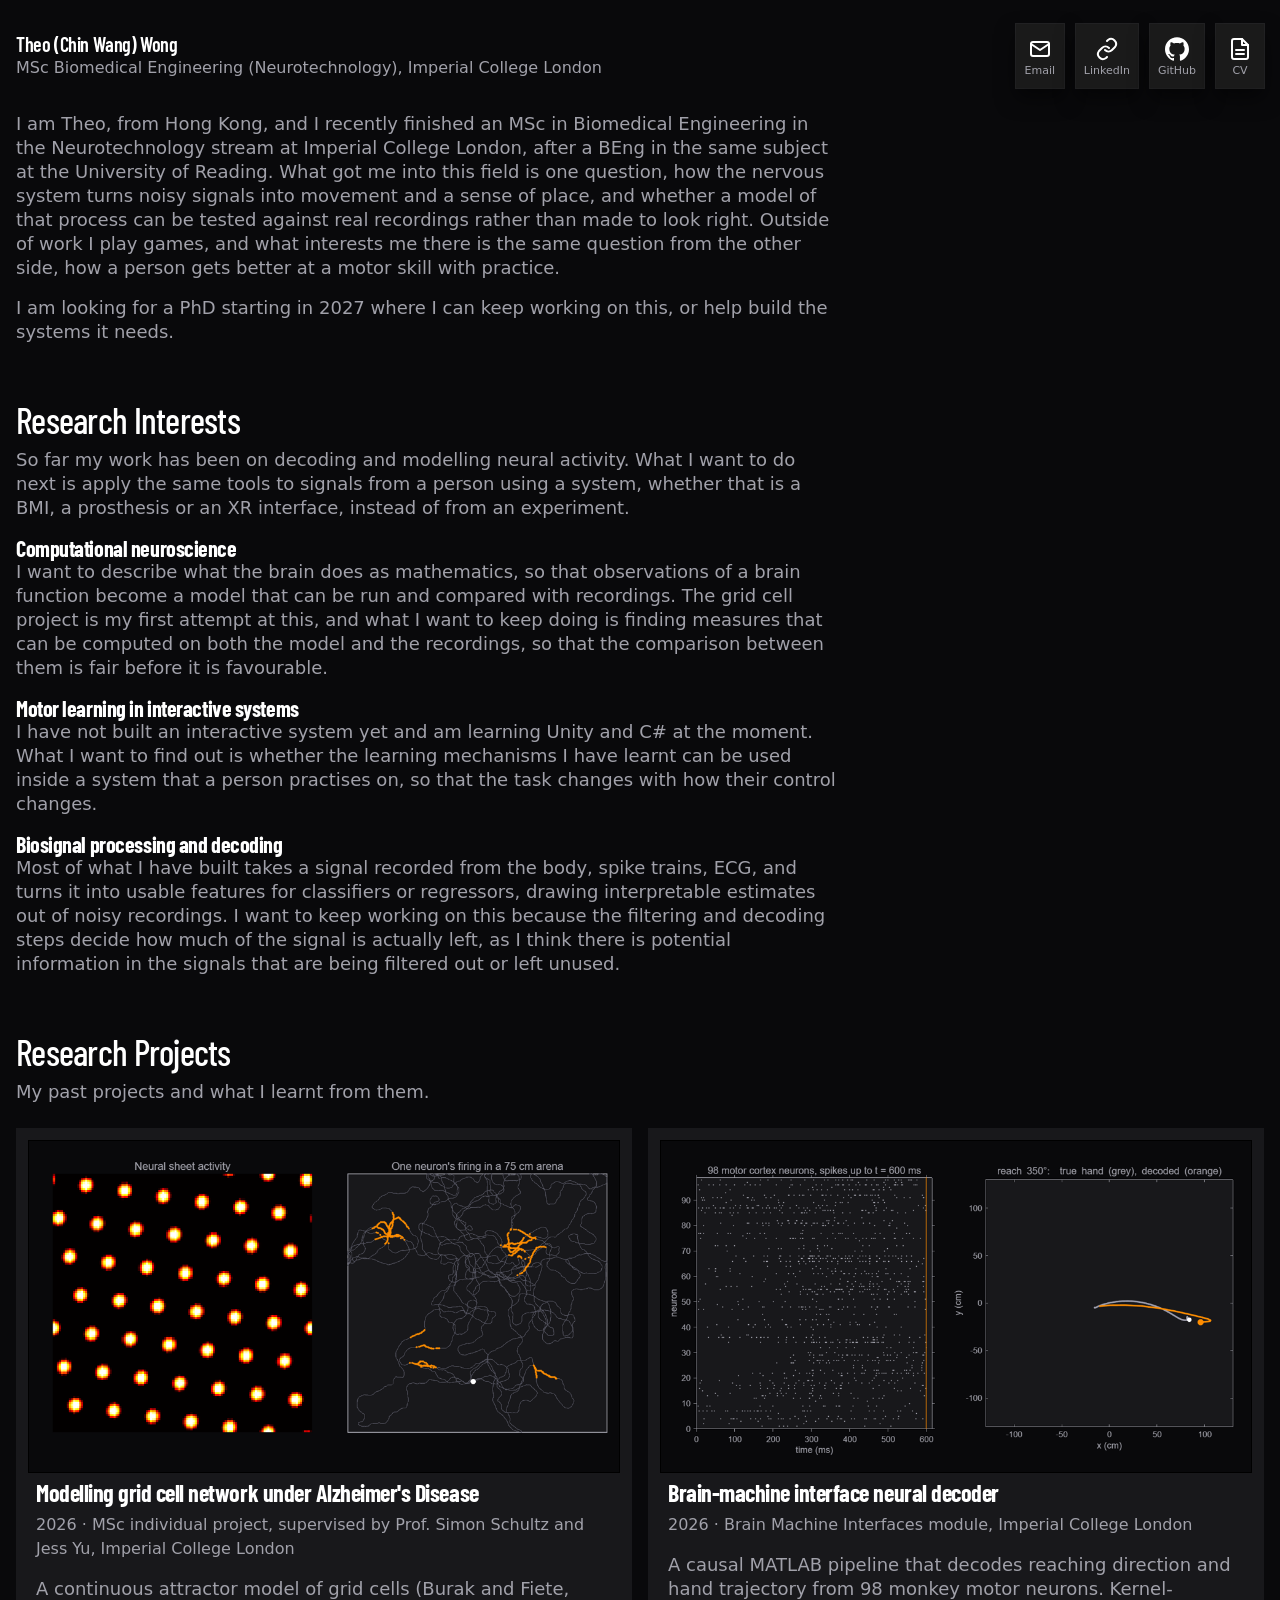
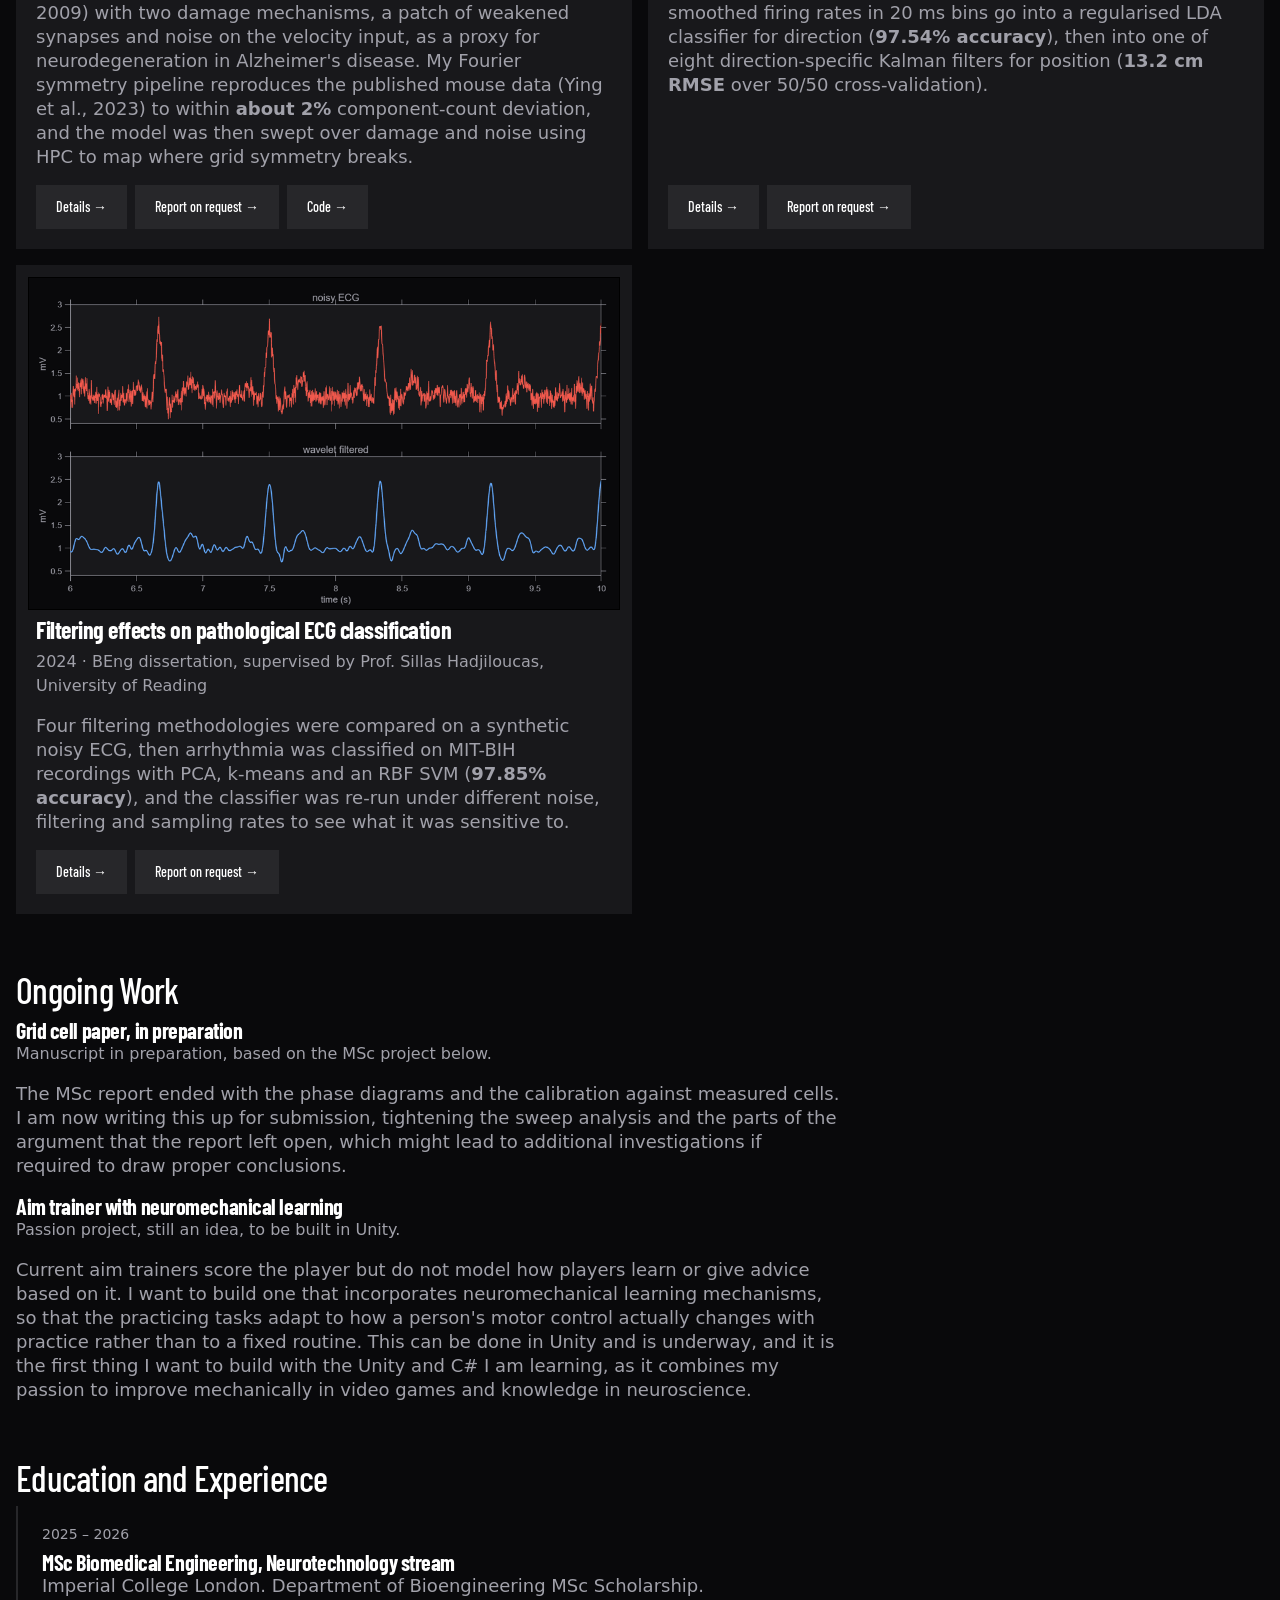
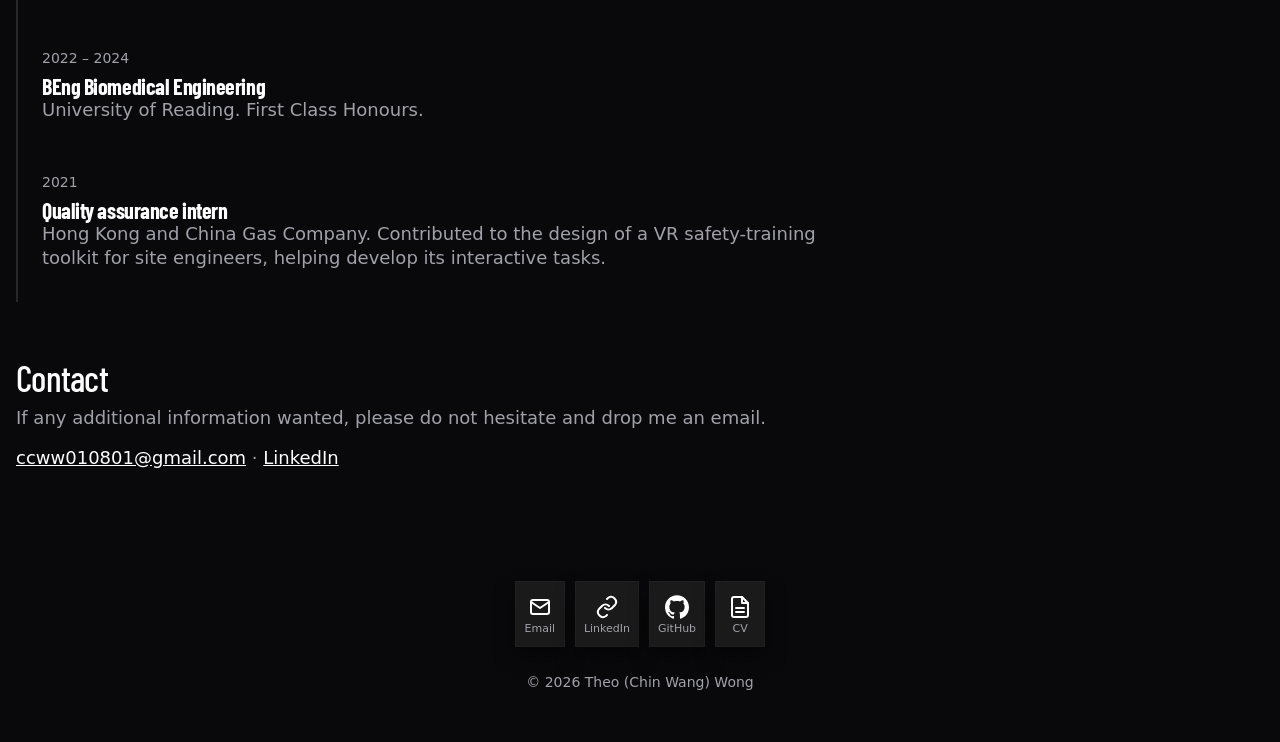
==== commit 57e48031: "Brand mark for GitHub, remove draft styling, reorder sections" ====
--- a/index.html
+++ b/index.html
@@ -27,10 +27,10 @@
 
     <!-- Each <a> is a 48px square icon. Keep aria-label so screen readers know what it is. -->
     <nav class="icon-links" aria-label="External links">
-      <!-- Generic line icons. For official brand marks, paste the SVG from simpleicons.org in place of each <svg>. -->
+      <!-- GitHub mark from simpleicons.org (CC0). Email and CV are generic line icons. LinkedIn is not in Simple Icons; use the official mark from LinkedIn's brand page if wanted. -->
       <a href="mailto:ccww010801@gmail.com" aria-label="Email" title="Email"><svg viewBox="0 0 24 24" fill="none" stroke="currentColor" stroke-width="2" stroke-linecap="round" stroke-linejoin="round" aria-hidden="true"><rect x="3" y="5" width="18" height="14" rx="2"/><path d="M3 7l9 6 9-6"/></svg><span class="icon-label">Email</span></a>
       <a href="https://www.linkedin.com/in/theo-wong-5562b3218" aria-label="LinkedIn" title="LinkedIn" target="_blank" rel="noopener"><svg viewBox="0 0 24 24" fill="none" stroke="currentColor" stroke-width="2" stroke-linecap="round" stroke-linejoin="round" aria-hidden="true"><path d="M10 13a5 5 0 0 0 7 0l3-3a5 5 0 0 0-7-7l-1 1"/><path d="M14 11a5 5 0 0 0-7 0l-3 3a5 5 0 0 0 7 7l1-1"/></svg><span class="icon-label">LinkedIn</span></a>
-      <a href="https://github.com/Theo-Wong-67" aria-label="GitHub" title="GitHub" target="_blank" rel="noopener"><svg viewBox="0 0 24 24" fill="none" stroke="currentColor" stroke-width="2" stroke-linecap="round" stroke-linejoin="round" aria-hidden="true"><path d="M8 6l-6 6 6 6"/><path d="M16 6l6 6-6 6"/><path d="M14 4l-4 16"/></svg><span class="icon-label">GitHub</span></a>
+      <a href="https://github.com/Theo-Wong-67" aria-label="GitHub" title="GitHub" target="_blank" rel="noopener"><svg viewBox="0 0 24 24" fill="currentColor" aria-hidden="true"><path d="M12 .297c-6.63 0-12 5.373-12 12 0 5.303 3.438 9.8 8.205 11.385.6.113.82-.258.82-.577 0-.285-.01-1.04-.015-2.04-3.338.724-4.042-1.61-4.042-1.61C4.422 18.07 3.633 17.7 3.633 17.7c-1.087-.744.084-.729.084-.729 1.205.084 1.838 1.236 1.838 1.236 1.07 1.835 2.809 1.305 3.495.998.108-.776.417-1.305.76-1.605-2.665-.3-5.466-1.332-5.466-5.93 0-1.31.465-2.38 1.235-3.22-.135-.303-.54-1.523.105-3.176 0 0 1.005-.322 3.3 1.23.96-.267 1.98-.399 3-.405 1.02.006 2.04.138 3 .405 2.28-1.552 3.285-1.23 3.285-1.23.645 1.653.24 2.873.12 3.176.765.84 1.23 1.91 1.23 3.22 0 4.61-2.805 5.625-5.475 5.92.42.36.81 1.096.81 2.22 0 1.606-.015 2.896-.015 3.286 0 .315.21.69.825.57C20.565 22.092 24 17.592 24 12.297c0-6.627-5.373-12-12-12"/></svg><span class="icon-label">GitHub</span></a>
       <a href="assets/cv.pdf" aria-label="CV (PDF)" title="CV" target="_blank" rel="noopener"><svg viewBox="0 0 24 24" fill="none" stroke="currentColor" stroke-width="2" stroke-linecap="round" stroke-linejoin="round" aria-hidden="true"><path d="M14 2H6a2 2 0 0 0-2 2v16a2 2 0 0 0 2 2h12a2 2 0 0 0 2-2V8z"/><path d="M14 2v6h6"/><path d="M8 13h8M8 17h8"/></svg><span class="icon-label">CV</span></a>
       <!-- Optional: ORCID / Google Scholar -->
     </nav>
@@ -44,8 +44,8 @@
          what you are looking for.
          ============================================================ -->
     <section id="intro" class="section">
-      <p><span><span class="draft">I am Theo, from Hong Kong, and I recently finished an MSc in Biomedical Engineering in the Neurotechnology stream at Imperial College London, after a BEng in the same subject at the University of Reading.</span> What got me into this field is one question, how the nervous system turns noisy signals into movement and a sense of place, and whether a model of that process can be tested against real recordings rather than made to look right. Outside of work I play games, and what interests me there is the same question from the other side, how a person gets better at a motor skill with practice.</span></p>
-      <p><span><span class="draft">I am looking for a PhD starting in 2027 where I can keep working on this, or help build the systems it needs.</span></span></p>
+      <p><span><span>I am Theo, from Hong Kong, and I recently finished an MSc in Biomedical Engineering in the Neurotechnology stream at Imperial College London, after a BEng in the same subject at the University of Reading.</span> What got me into this field is one question, how the nervous system turns noisy signals into movement and a sense of place, and whether a model of that process can be tested against real recordings rather than made to look right. Outside of work I play games, and what interests me there is the same question from the other side, how a person gets better at a motor skill with practice.</span></p>
+      <p><span><span>I am looking for a PhD starting in 2027 where I can keep working on this, or help build the systems it needs.</span></span></p>
     </section>
 
     <!-- ============================================================
@@ -59,37 +59,16 @@
       <ul class="interest-list">
         <li>
           <h3><span>Computational neuroscience</span></h3>
-          <p><span>I want to describe what the brain does as mathematics, so that <span class="draft">observations of a brain function become</span> a model that can be run and compared with recordings. The grid cell project is my first attempt at this, and what I want to keep doing is finding measures that can be computed on both the model and the recordings, so that the comparison between them is fair before it is favourable.</span></p>
+          <p><span>I want to describe what the brain does as mathematics, so that <span>observations of a brain function become</span> a model that can be run and compared with recordings. The grid cell project is my first attempt at this, and what I want to keep doing is finding measures that can be computed on both the model and the recordings, so that the comparison between them is fair before it is favourable.</span></p>
         </li>
         <li>
           <h3><span>Motor learning in interactive systems</span></h3>
-          <p><span>I have not built an interactive system yet and am learning Unity and C# at the moment. What I want to find out is whether the learning mechanisms I have <span class="draft">learnt</span> can be used inside a system that a person practises on, so that the task changes with how their control changes.</span></p>
+          <p><span>I have not built an interactive system yet and am learning Unity and C# at the moment. What I want to find out is whether the learning mechanisms I have <span>learnt</span> can be used inside a system that a person practises on, so that the task changes with how their control changes.</span></p>
         </li>
         <li>
           <h3><span>Biosignal processing and decoding</span></h3>
           <p><span>Most of what I have built takes a signal recorded from the body, spike trains, ECG, and turns it into usable features for classifiers or regressors, drawing interpretable estimates out of noisy recordings. I want to keep working on this because the filtering and decoding steps decide how much of the signal is actually left, as I think there is potential information in the signals that are being filtered out or left unused.</span></p>
 </li>
-      </ul>
-    </section>
-
-    <!-- ============================================================
-         2b. ONGOING WORK
-         Short list. One entry per thing in progress, with a status line.
-         Move an entry to a project card once it has results to show.
-         ============================================================ -->
-    <section id="ongoing" class="section">
-      <h2>Ongoing Work</h2>
-      <ul class="interest-list">
-        <li>
-          <h3><span><span class="draft">Grid cell paper, in preparation</span></span></h3>
-          <p class="card-meta"><span>Manuscript in preparation, based on the MSc project below.</span></p>
-          <p><span>The MSc report ended with the phase diagrams and the calibration against measured cells. I am now writing this up for submission, tightening the sweep analysis and the parts of the argument that the report left open, which might lead to additional investigations if required to draw proper conclusions.</span></p>
-        </li>
-        <li>
-          <h3><span>Aim trainer with neuromechanical learning</span></h3>
-          <p class="card-meta"><span>Passion project, still an idea, to be built in Unity.</span></p>
-          <p><span> Current aim trainers score the player but do not model how players learn <span class="draft">or give advice based on it.</span> I want to build one that incorporates neuromechanical learning mechanisms, so that the practicing tasks adapt to how a person's motor control actually changes with practice rather than to <span class="draft">a fixed routine.</span> This can be done in Unity and is underway, and it is the first thing I want to build with the Unity and C# I am learning, as it combines my passion to improve mechanically in video games and knowledge in neuroscience.</span></p>
-        </li>
       </ul>
     </section>
 
@@ -151,6 +130,27 @@
     </section>
 
     <!-- ============================================================
+         2b. ONGOING WORK
+         Short list. One entry per thing in progress, with a status line.
+         Move an entry to a project card once it has results to show.
+         ============================================================ -->
+    <section id="ongoing" class="section">
+      <h2>Ongoing Work</h2>
+      <ul class="interest-list">
+        <li>
+          <h3><span><span>Grid cell paper, in preparation</span></span></h3>
+          <p class="card-meta"><span>Manuscript in preparation, based on the MSc project below.</span></p>
+          <p><span>The MSc report ended with the phase diagrams and the calibration against measured cells. I am now writing this up for submission, tightening the sweep analysis and the parts of the argument that the report left open, which might lead to additional investigations if required to draw proper conclusions.</span></p>
+        </li>
+        <li>
+          <h3><span>Aim trainer with neuromechanical learning</span></h3>
+          <p class="card-meta"><span>Passion project, still an idea, to be built in Unity.</span></p>
+          <p><span> Current aim trainers score the player but do not model how players learn <span>or give advice based on it.</span> I want to build one that incorporates neuromechanical learning mechanisms, so that the practicing tasks adapt to how a person's motor control actually changes with practice rather than to <span>a fixed routine.</span> This can be done in Unity and is underway, and it is the first thing I want to build with the Unity and C# I am learning, as it combines my passion to improve mechanically in video games and knowledge in neuroscience.</span></p>
+        </li>
+      </ul>
+    </section>
+
+    <!-- ============================================================
          5. EDUCATION AND EXPERIENCE
          Vertical timeline, newest first. One <li> per entry.
          ============================================================ -->
@@ -196,10 +196,10 @@
        ============================================================ -->
   <footer class="site-footer">
     <nav class="icon-links" aria-label="External links">
-      <!-- Generic line icons. For official brand marks, paste the SVG from simpleicons.org in place of each <svg>. -->
+      <!-- GitHub mark from simpleicons.org (CC0). Email and CV are generic line icons. LinkedIn is not in Simple Icons; use the official mark from LinkedIn's brand page if wanted. -->
       <a href="mailto:ccww010801@gmail.com" aria-label="Email" title="Email"><svg viewBox="0 0 24 24" fill="none" stroke="currentColor" stroke-width="2" stroke-linecap="round" stroke-linejoin="round" aria-hidden="true"><rect x="3" y="5" width="18" height="14" rx="2"/><path d="M3 7l9 6 9-6"/></svg><span class="icon-label">Email</span></a>
       <a href="https://www.linkedin.com/in/theo-wong-5562b3218" aria-label="LinkedIn" title="LinkedIn" target="_blank" rel="noopener"><svg viewBox="0 0 24 24" fill="none" stroke="currentColor" stroke-width="2" stroke-linecap="round" stroke-linejoin="round" aria-hidden="true"><path d="M10 13a5 5 0 0 0 7 0l3-3a5 5 0 0 0-7-7l-1 1"/><path d="M14 11a5 5 0 0 0-7 0l-3 3a5 5 0 0 0 7 7l1-1"/></svg><span class="icon-label">LinkedIn</span></a>
-      <a href="https://github.com/Theo-Wong-67" aria-label="GitHub" title="GitHub" target="_blank" rel="noopener"><svg viewBox="0 0 24 24" fill="none" stroke="currentColor" stroke-width="2" stroke-linecap="round" stroke-linejoin="round" aria-hidden="true"><path d="M8 6l-6 6 6 6"/><path d="M16 6l6 6-6 6"/><path d="M14 4l-4 16"/></svg><span class="icon-label">GitHub</span></a>
+      <a href="https://github.com/Theo-Wong-67" aria-label="GitHub" title="GitHub" target="_blank" rel="noopener"><svg viewBox="0 0 24 24" fill="currentColor" aria-hidden="true"><path d="M12 .297c-6.63 0-12 5.373-12 12 0 5.303 3.438 9.8 8.205 11.385.6.113.82-.258.82-.577 0-.285-.01-1.04-.015-2.04-3.338.724-4.042-1.61-4.042-1.61C4.422 18.07 3.633 17.7 3.633 17.7c-1.087-.744.084-.729.084-.729 1.205.084 1.838 1.236 1.838 1.236 1.07 1.835 2.809 1.305 3.495.998.108-.776.417-1.305.76-1.605-2.665-.3-5.466-1.332-5.466-5.93 0-1.31.465-2.38 1.235-3.22-.135-.303-.54-1.523.105-3.176 0 0 1.005-.322 3.3 1.23.96-.267 1.98-.399 3-.405 1.02.006 2.04.138 3 .405 2.28-1.552 3.285-1.23 3.285-1.23.645 1.653.24 2.873.12 3.176.765.84 1.23 1.91 1.23 3.22 0 4.61-2.805 5.625-5.475 5.92.42.36.81 1.096.81 2.22 0 1.606-.015 2.896-.015 3.286 0 .315.21.69.825.57C20.565 22.092 24 17.592 24 12.297c0-6.627-5.373-12-12-12"/></svg><span class="icon-label">GitHub</span></a>
       <a href="assets/cv.pdf" aria-label="CV (PDF)" title="CV" target="_blank" rel="noopener"><svg viewBox="0 0 24 24" fill="none" stroke="currentColor" stroke-width="2" stroke-linecap="round" stroke-linejoin="round" aria-hidden="true"><path d="M14 2H6a2 2 0 0 0-2 2v16a2 2 0 0 0 2 2h12a2 2 0 0 0 2-2V8z"/><path d="M14 2v6h6"/><path d="M8 13h8M8 17h8"/></svg><span class="icon-label">CV</span></a>
       <!-- Optional: ORCID / Google Scholar -->
     </nav>
--- a/style.css
+++ b/style.css
@@ -20,9 +20,6 @@
   --container: 1280px;
   --gutter: 16px;
 }
-
-/* Drafted text awaiting your review. Delete this rule once reviewed. */
-.draft { color: #60a5fa; }
 
 /* ============================================================
    BASE
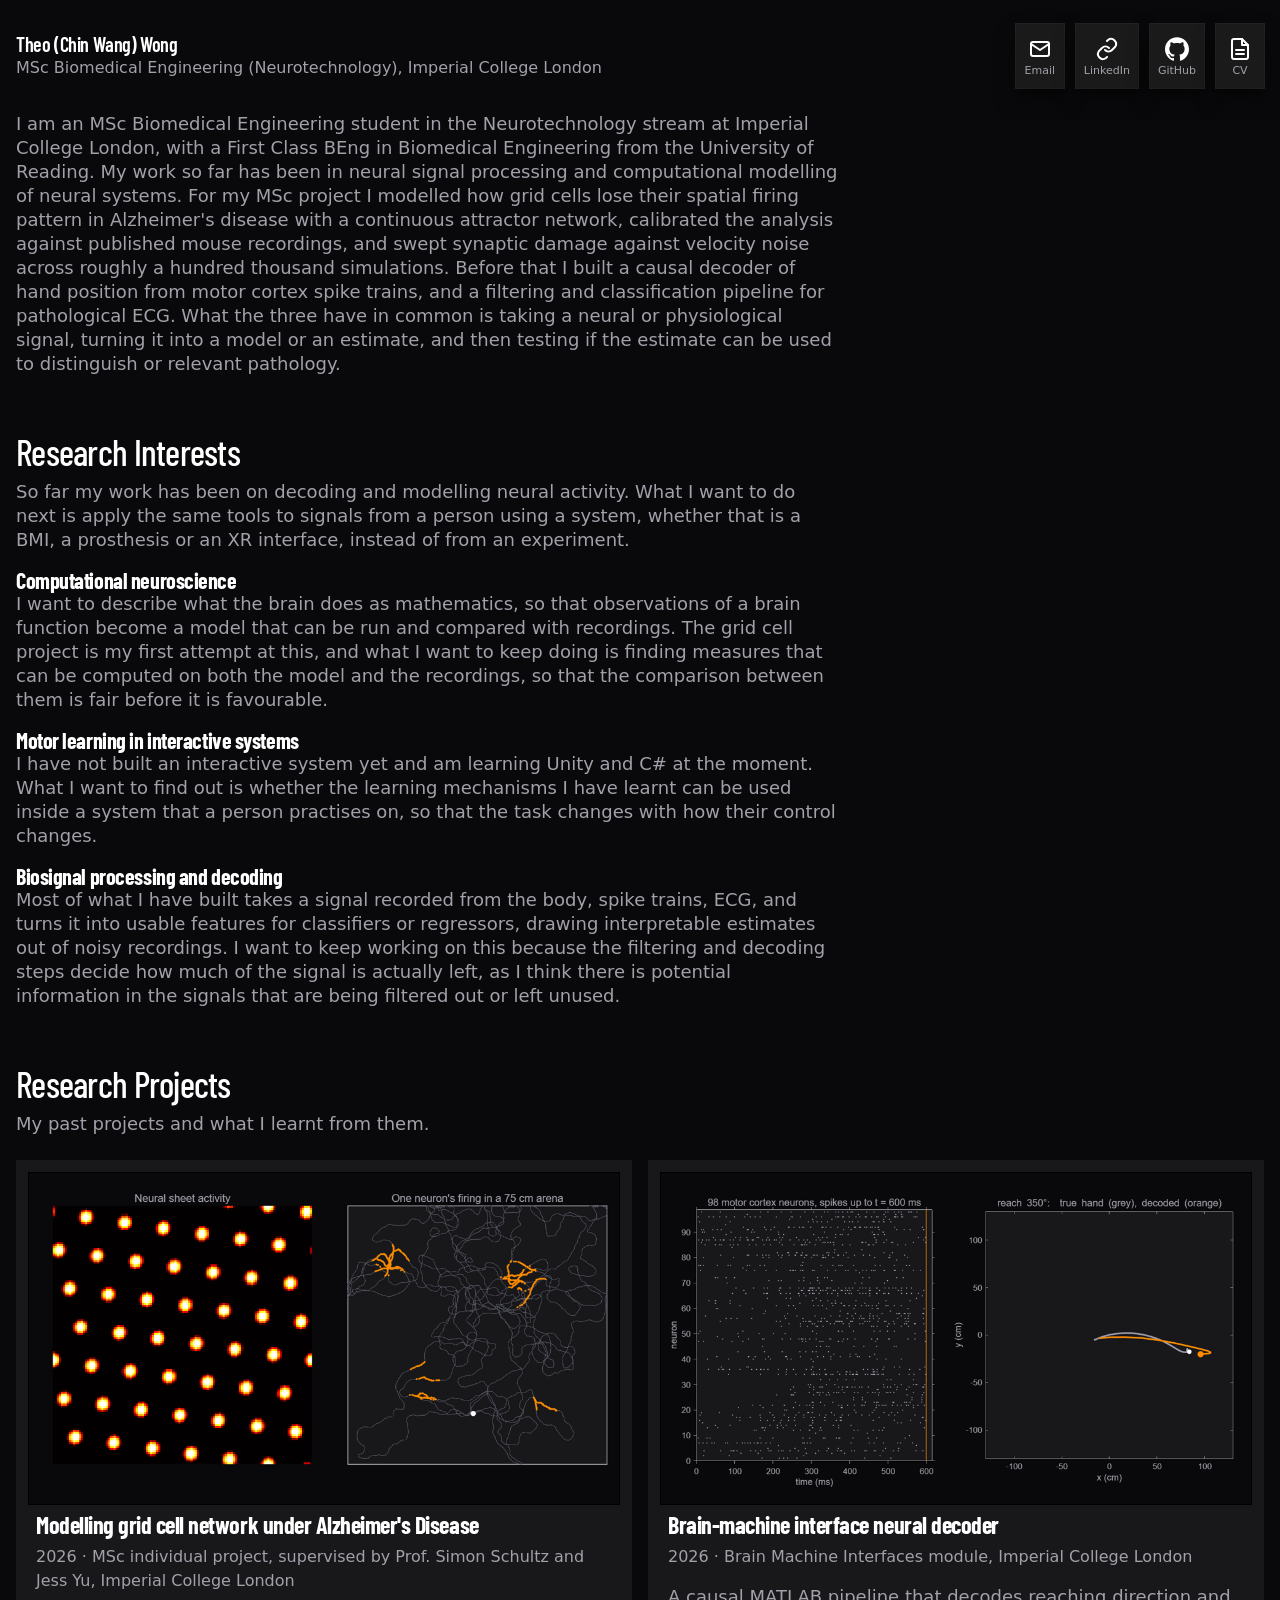
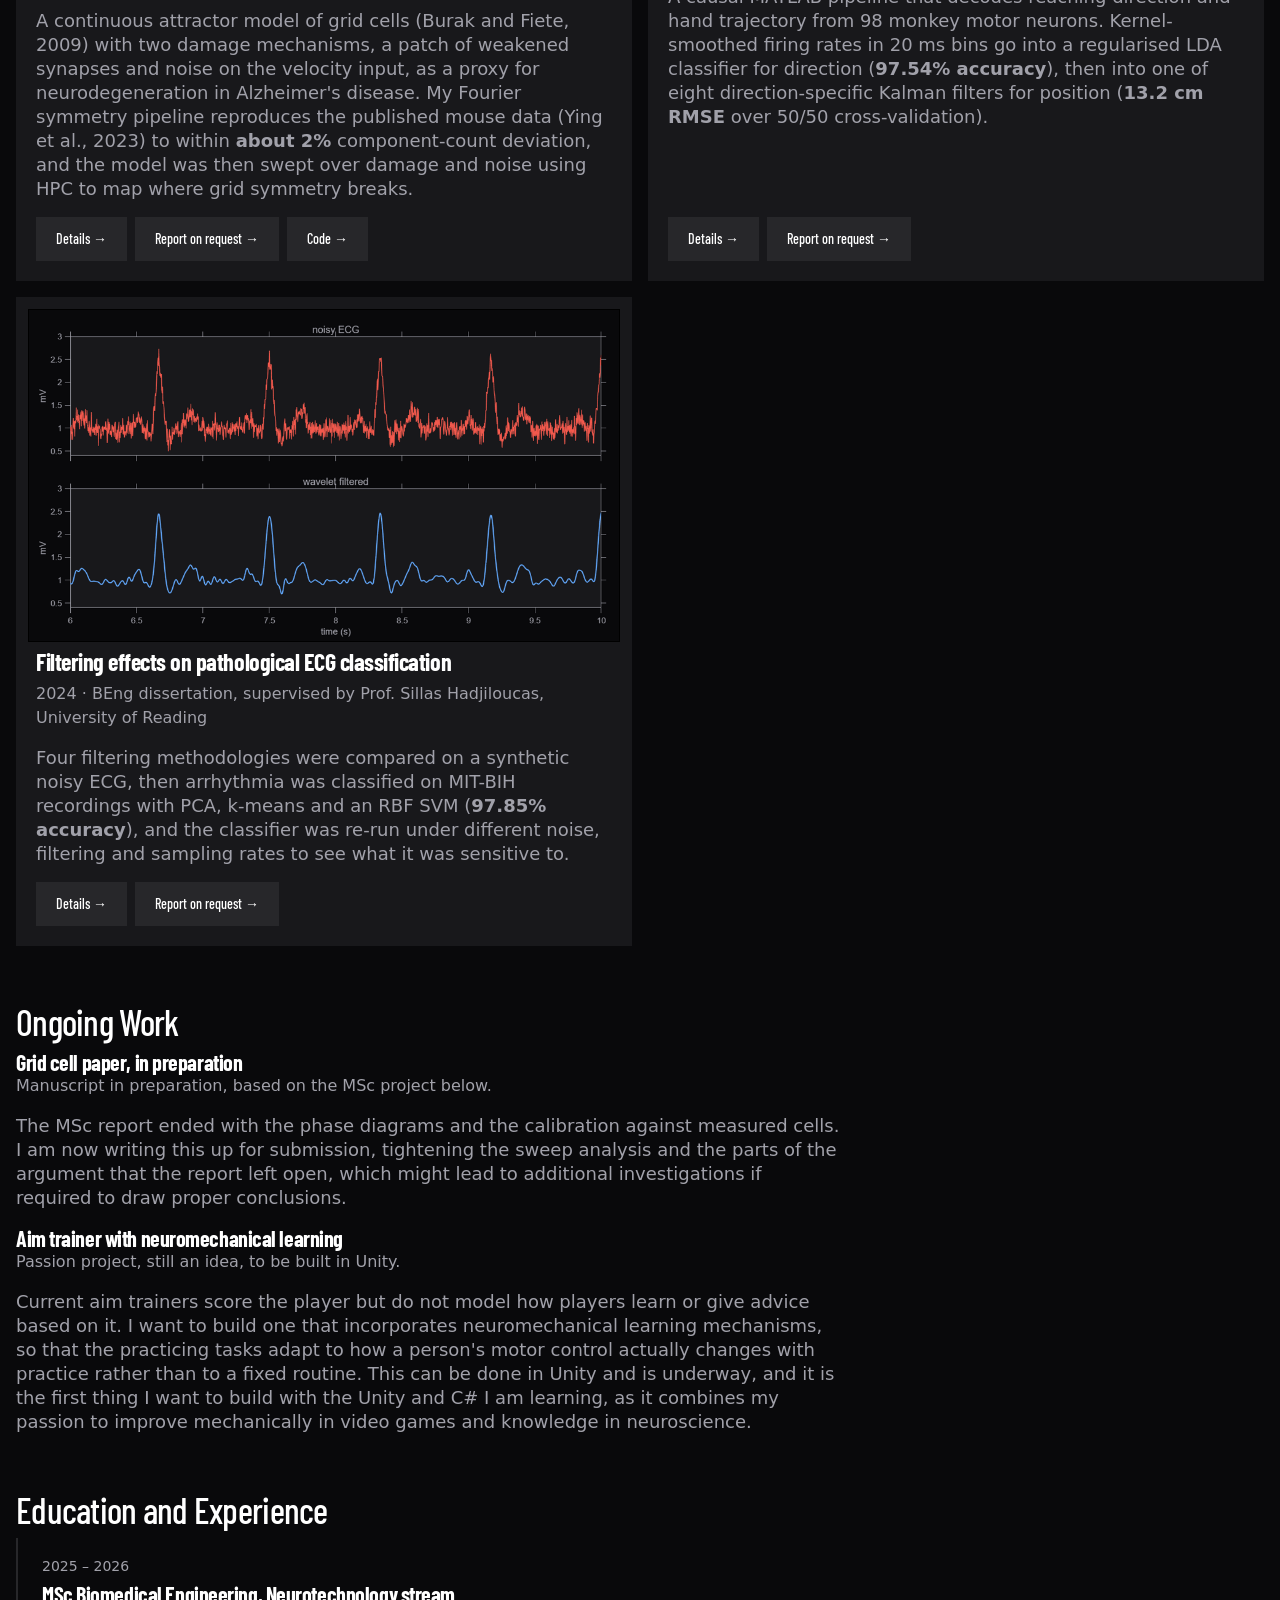
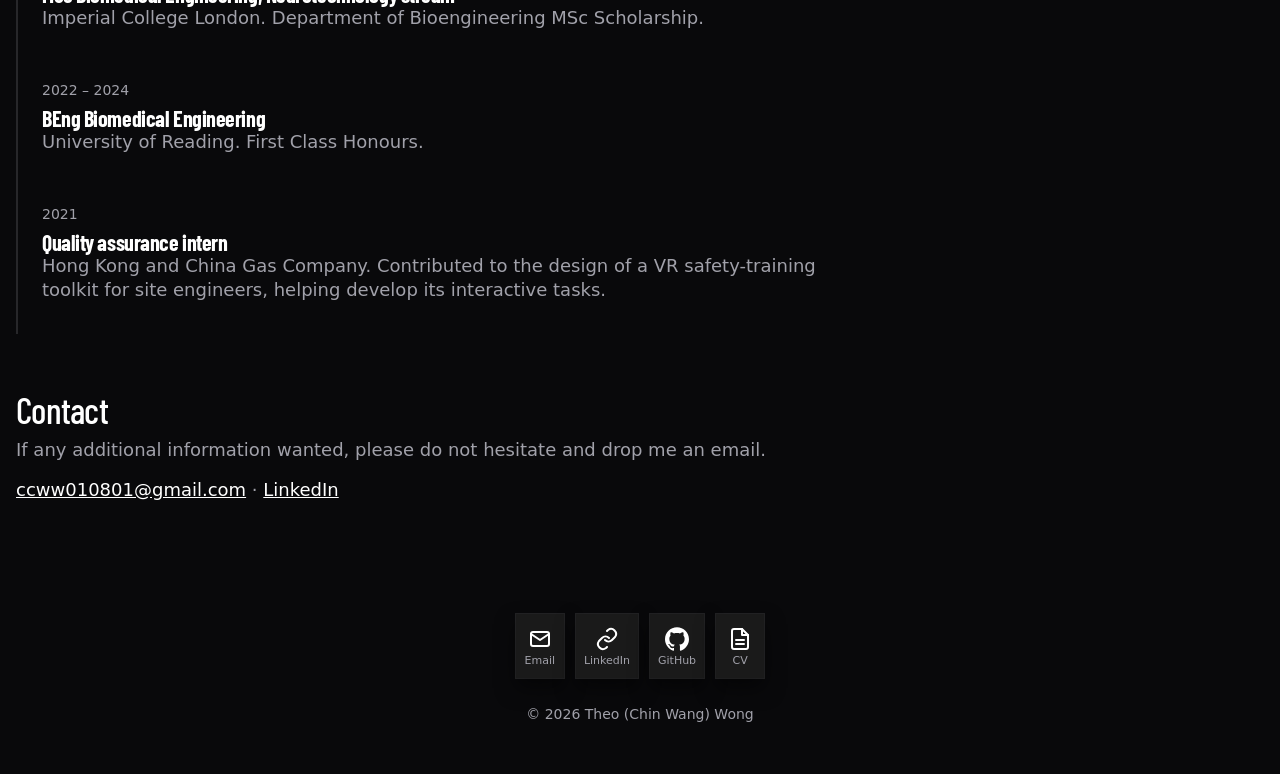
==== commit 3997e6b2: "Brand mark for GitHub, remove draft styling, reorder sections" ====
--- a/index.html
+++ b/index.html
@@ -44,8 +44,7 @@
          what you are looking for.
          ============================================================ -->
     <section id="intro" class="section">
-      <p><span><span>I am Theo, from Hong Kong, and I recently finished an MSc in Biomedical Engineering in the Neurotechnology stream at Imperial College London, after a BEng in the same subject at the University of Reading.</span> What got me into this field is one question, how the nervous system turns noisy signals into movement and a sense of place, and whether a model of that process can be tested against real recordings rather than made to look right. Outside of work I play games, and what interests me there is the same question from the other side, how a person gets better at a motor skill with practice.</span></p>
-      <p><span><span>I am looking for a PhD starting in 2027 where I can keep working on this, or help build the systems it needs.</span></span></p>
+      <p><span>I am an MSc Biomedical Engineering student in the Neurotechnology stream at Imperial College London, with a First Class BEng in Biomedical Engineering from the University of Reading. My work so far has been in neural signal processing and computational modelling of neural systems. For my MSc project I modelled how grid cells lose their spatial firing pattern in Alzheimer's disease with a continuous attractor network, calibrated the analysis against published mouse recordings, and swept synaptic damage against velocity noise across roughly a hundred thousand simulations. Before that I built a causal decoder of hand position from motor cortex spike trains, and a filtering and classification pipeline for pathological ECG. What the three have in common is taking a neural or physiological signal, turning it into a model or an estimate, and then testing if the estimate can be used to distinguish or relevant pathology.</span></p>
     </section>
 
     <!-- ============================================================
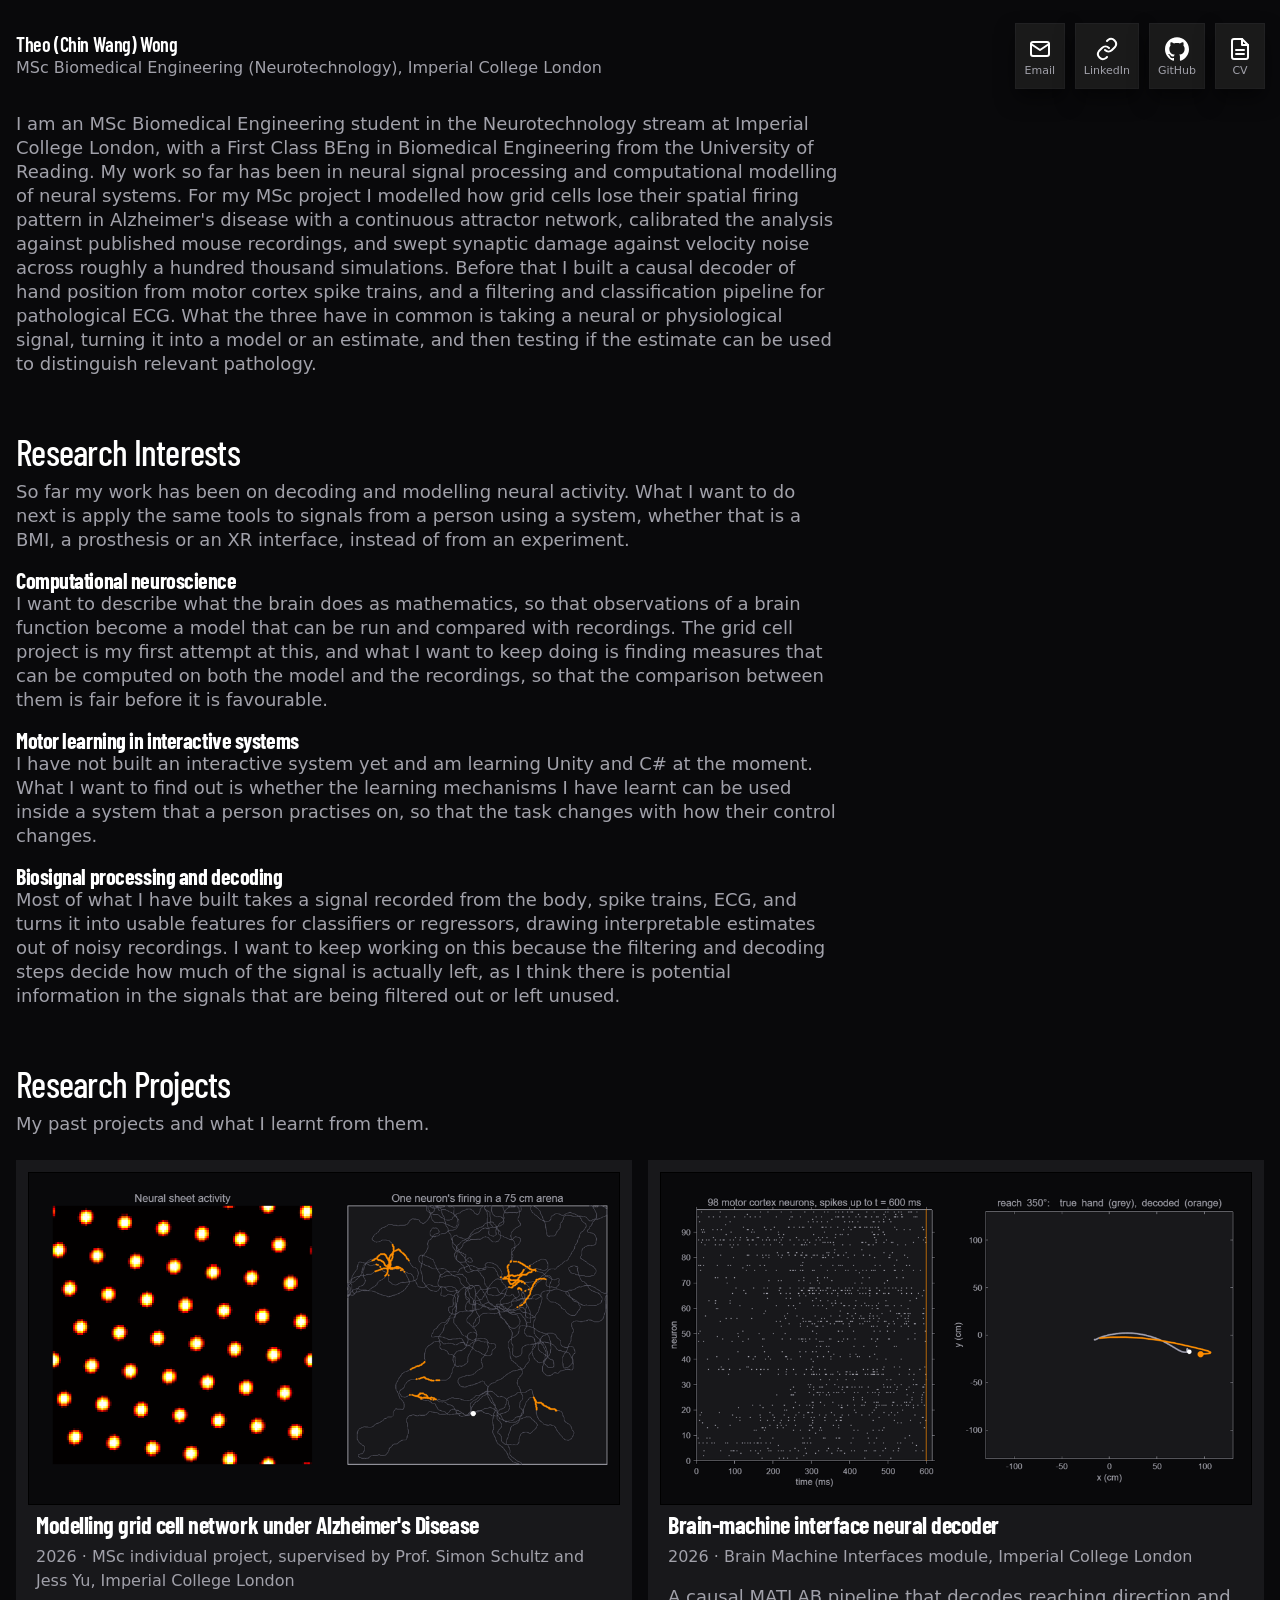
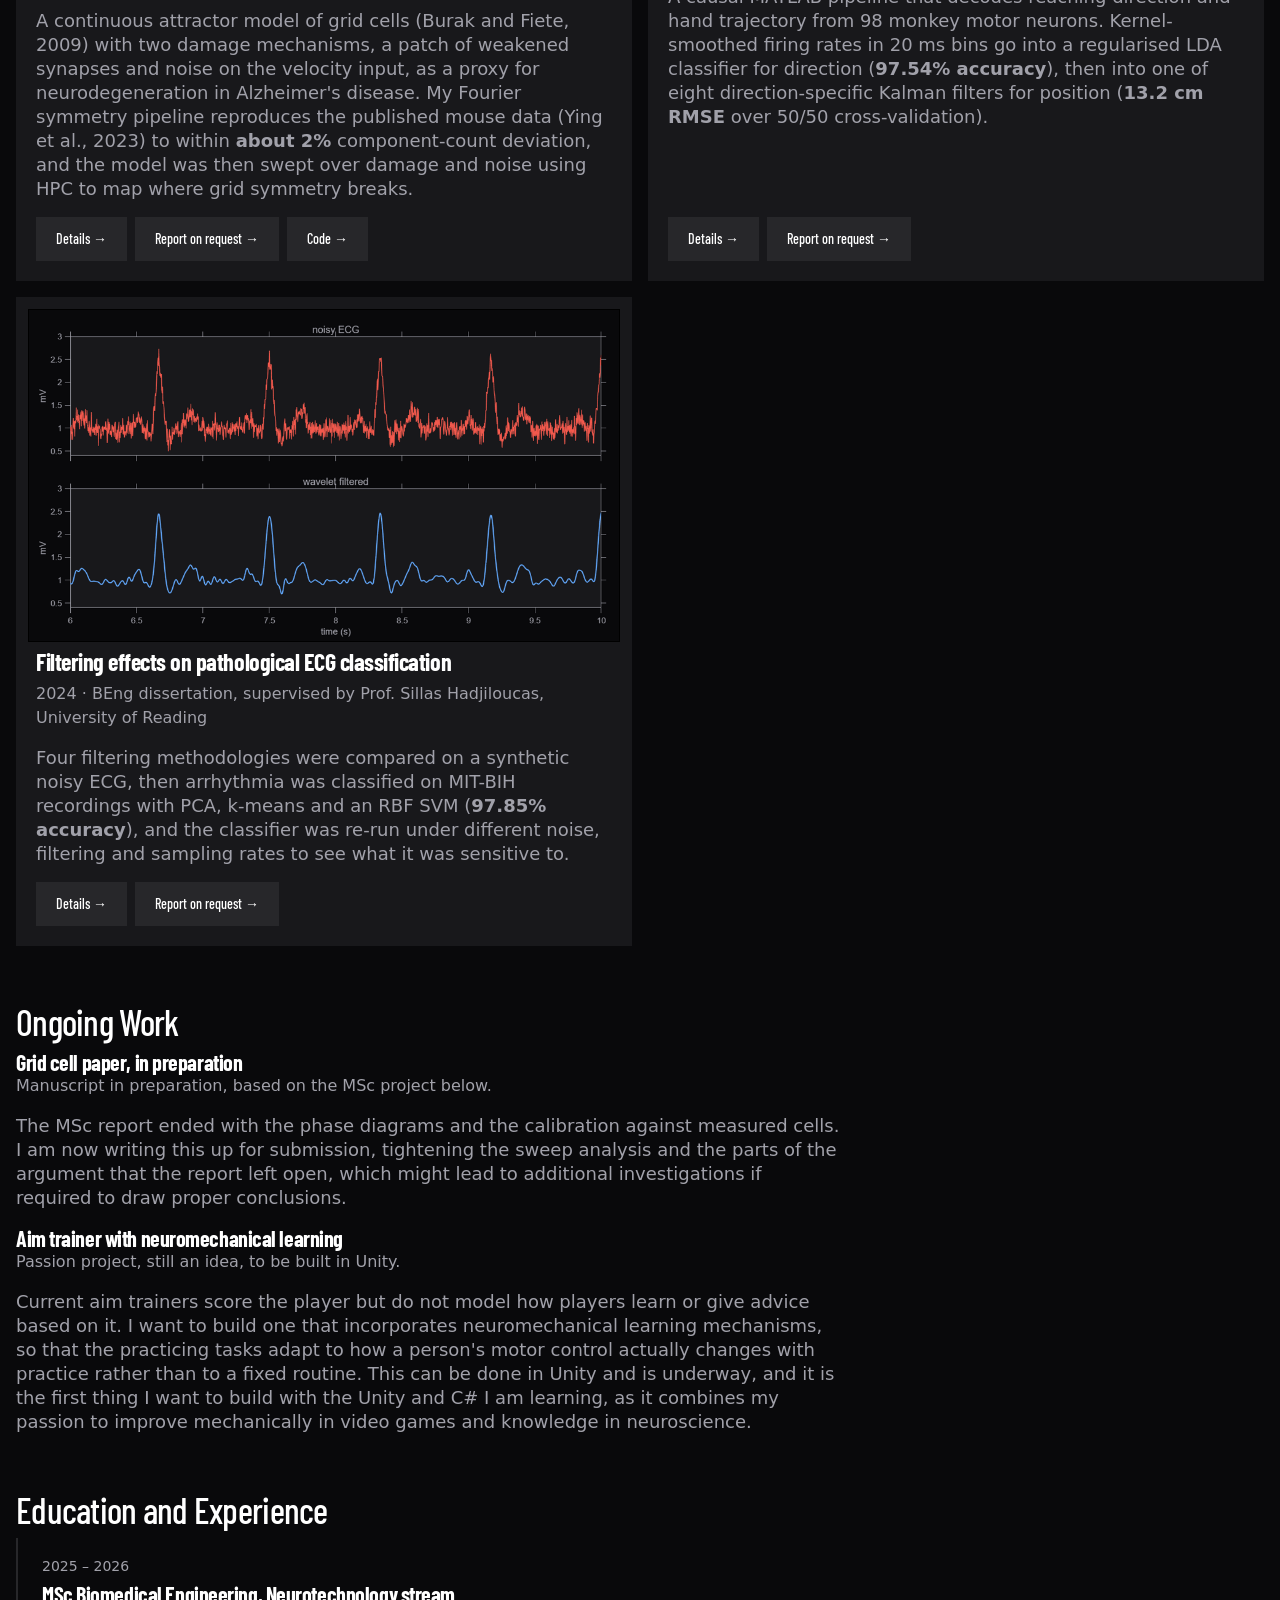
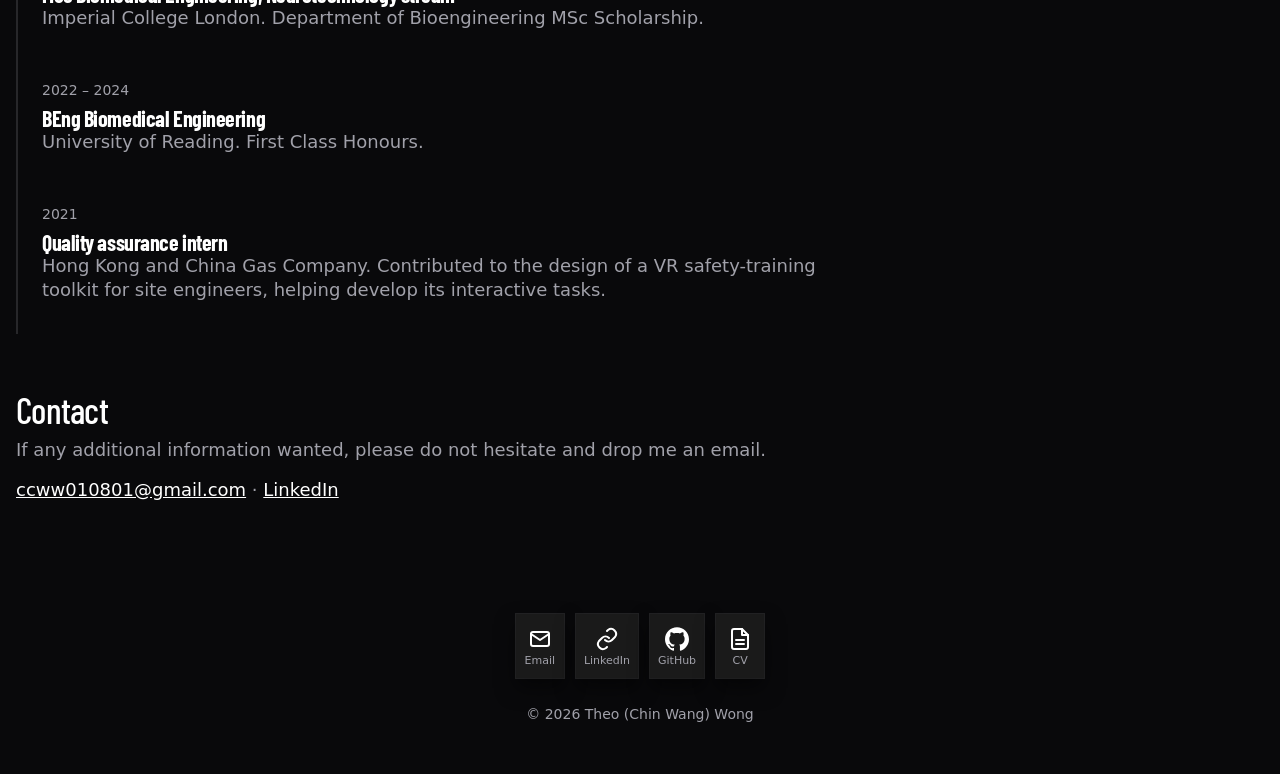
==== commit eba0ba13: "Brand mark for GitHub, remove draft styling, reorder sections" ====
--- a/index.html
+++ b/index.html
@@ -44,7 +44,7 @@
          what you are looking for.
          ============================================================ -->
     <section id="intro" class="section">
-      <p><span>I am an MSc Biomedical Engineering student in the Neurotechnology stream at Imperial College London, with a First Class BEng in Biomedical Engineering from the University of Reading. My work so far has been in neural signal processing and computational modelling of neural systems. For my MSc project I modelled how grid cells lose their spatial firing pattern in Alzheimer's disease with a continuous attractor network, calibrated the analysis against published mouse recordings, and swept synaptic damage against velocity noise across roughly a hundred thousand simulations. Before that I built a causal decoder of hand position from motor cortex spike trains, and a filtering and classification pipeline for pathological ECG. What the three have in common is taking a neural or physiological signal, turning it into a model or an estimate, and then testing if the estimate can be used to distinguish or relevant pathology.</span></p>
+      <p><span>I am an MSc Biomedical Engineering student in the Neurotechnology stream at Imperial College London, with a First Class BEng in Biomedical Engineering from the University of Reading. My work so far has been in neural signal processing and computational modelling of neural systems. For my MSc project I modelled how grid cells lose their spatial firing pattern in Alzheimer's disease with a continuous attractor network, calibrated the analysis against published mouse recordings, and swept synaptic damage against velocity noise across roughly a hundred thousand simulations. Before that I built a causal decoder of hand position from motor cortex spike trains, and a filtering and classification pipeline for pathological ECG. What the three have in common is taking a neural or physiological signal, turning it into a model or an estimate, and then testing if the estimate can be used to distinguish relevant pathology.</span></p>
     </section>
 
     <!-- ============================================================
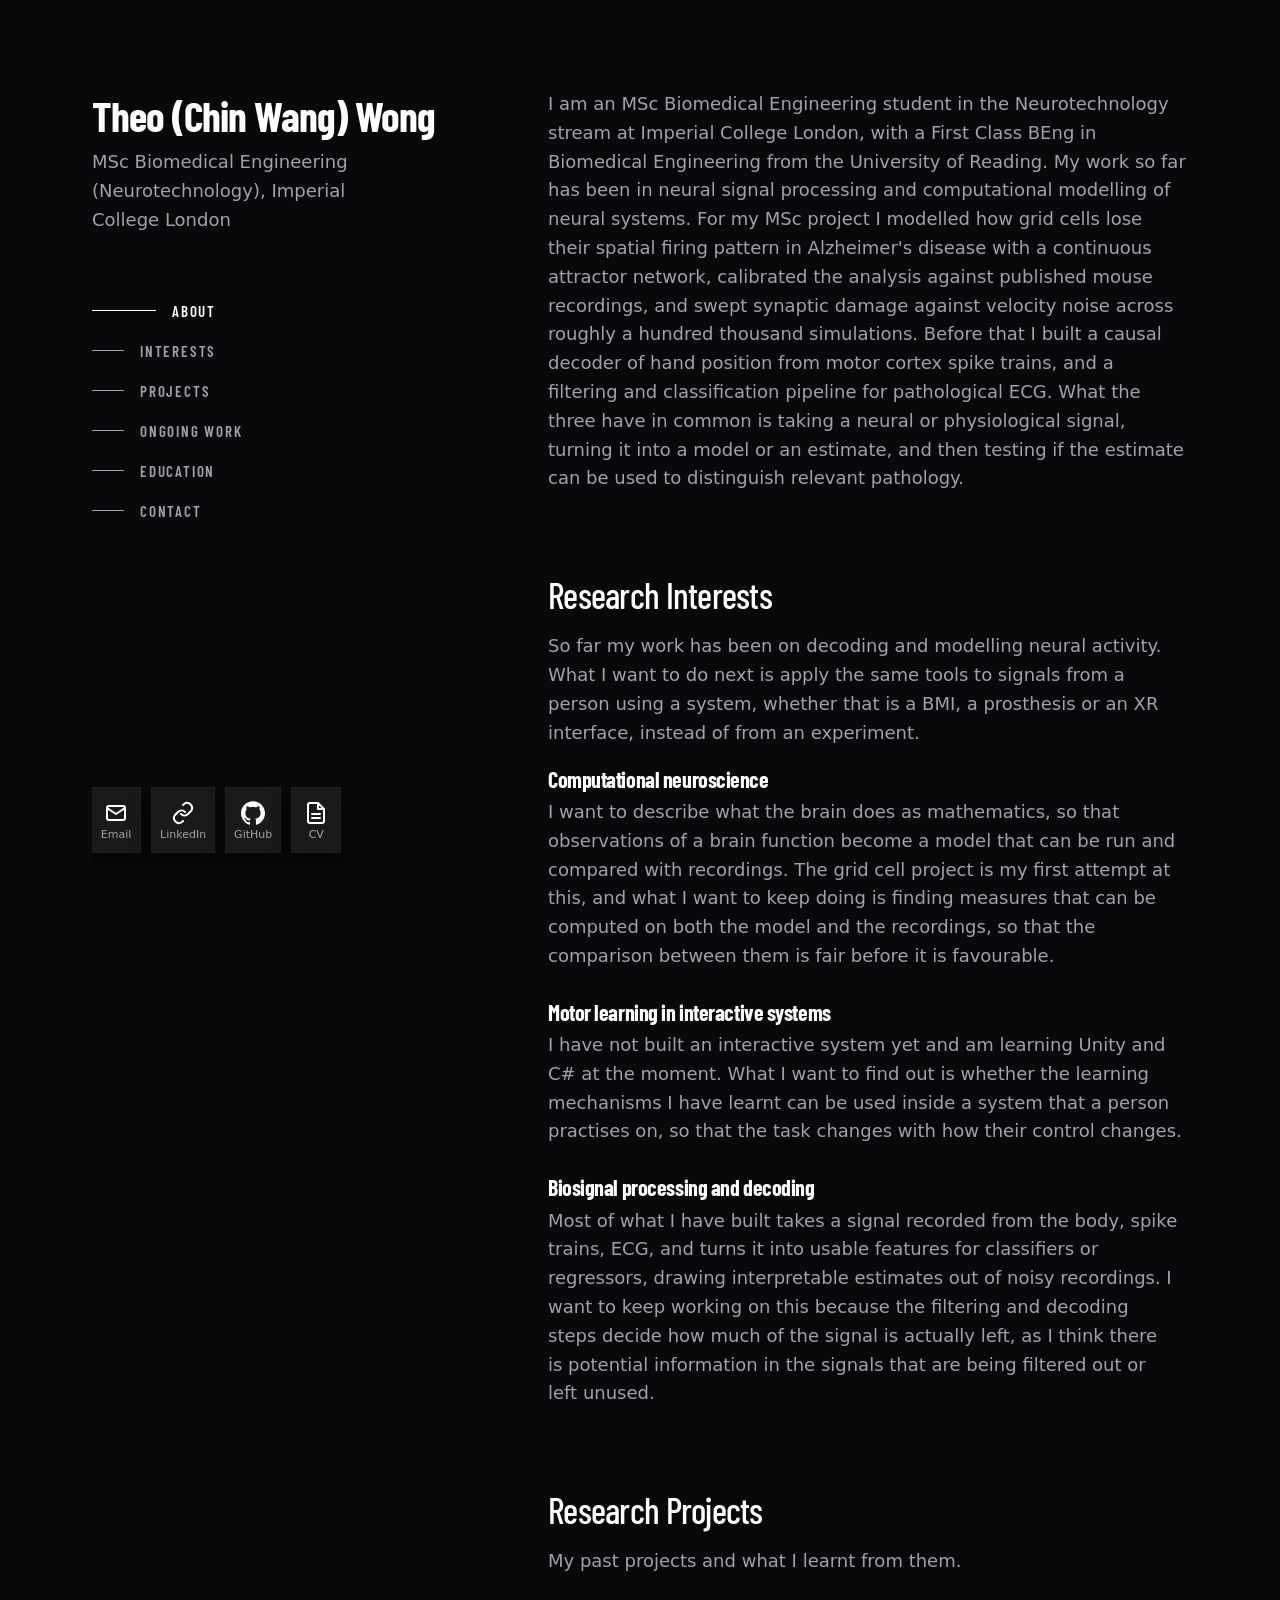
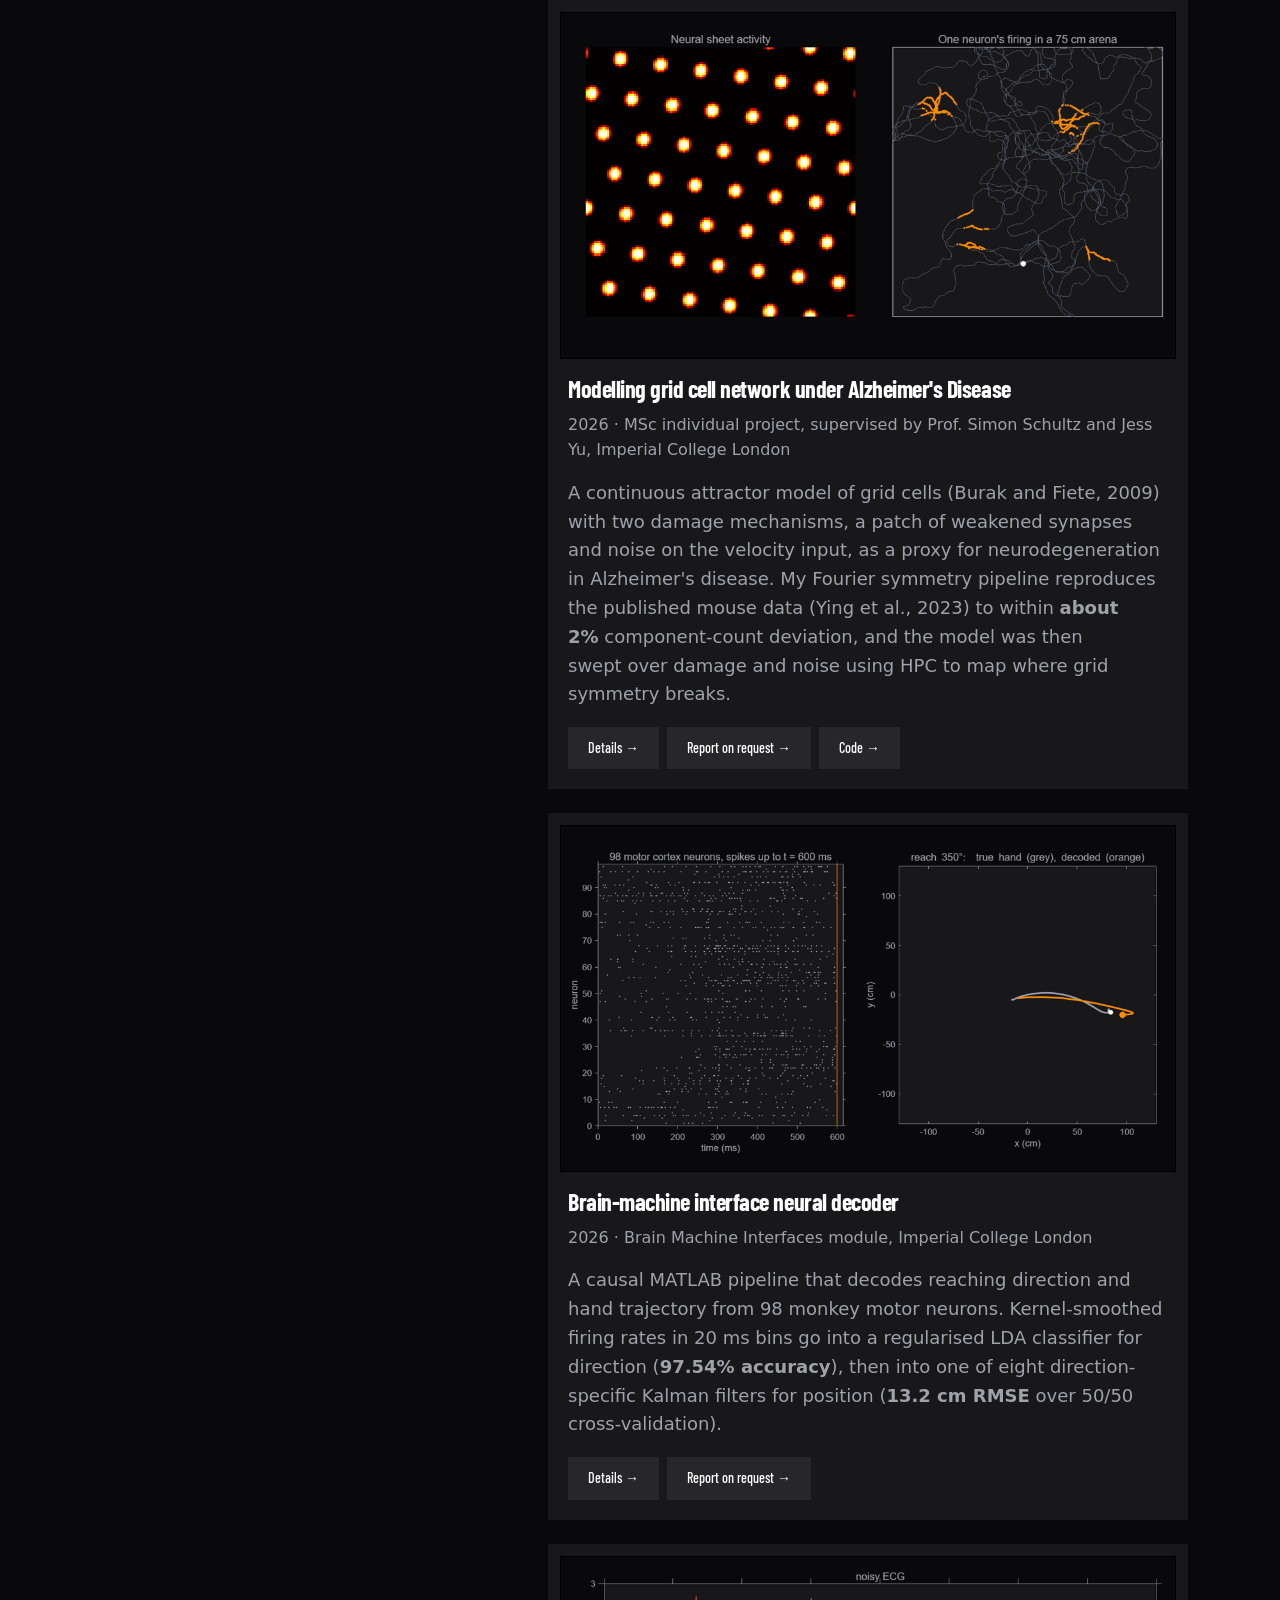
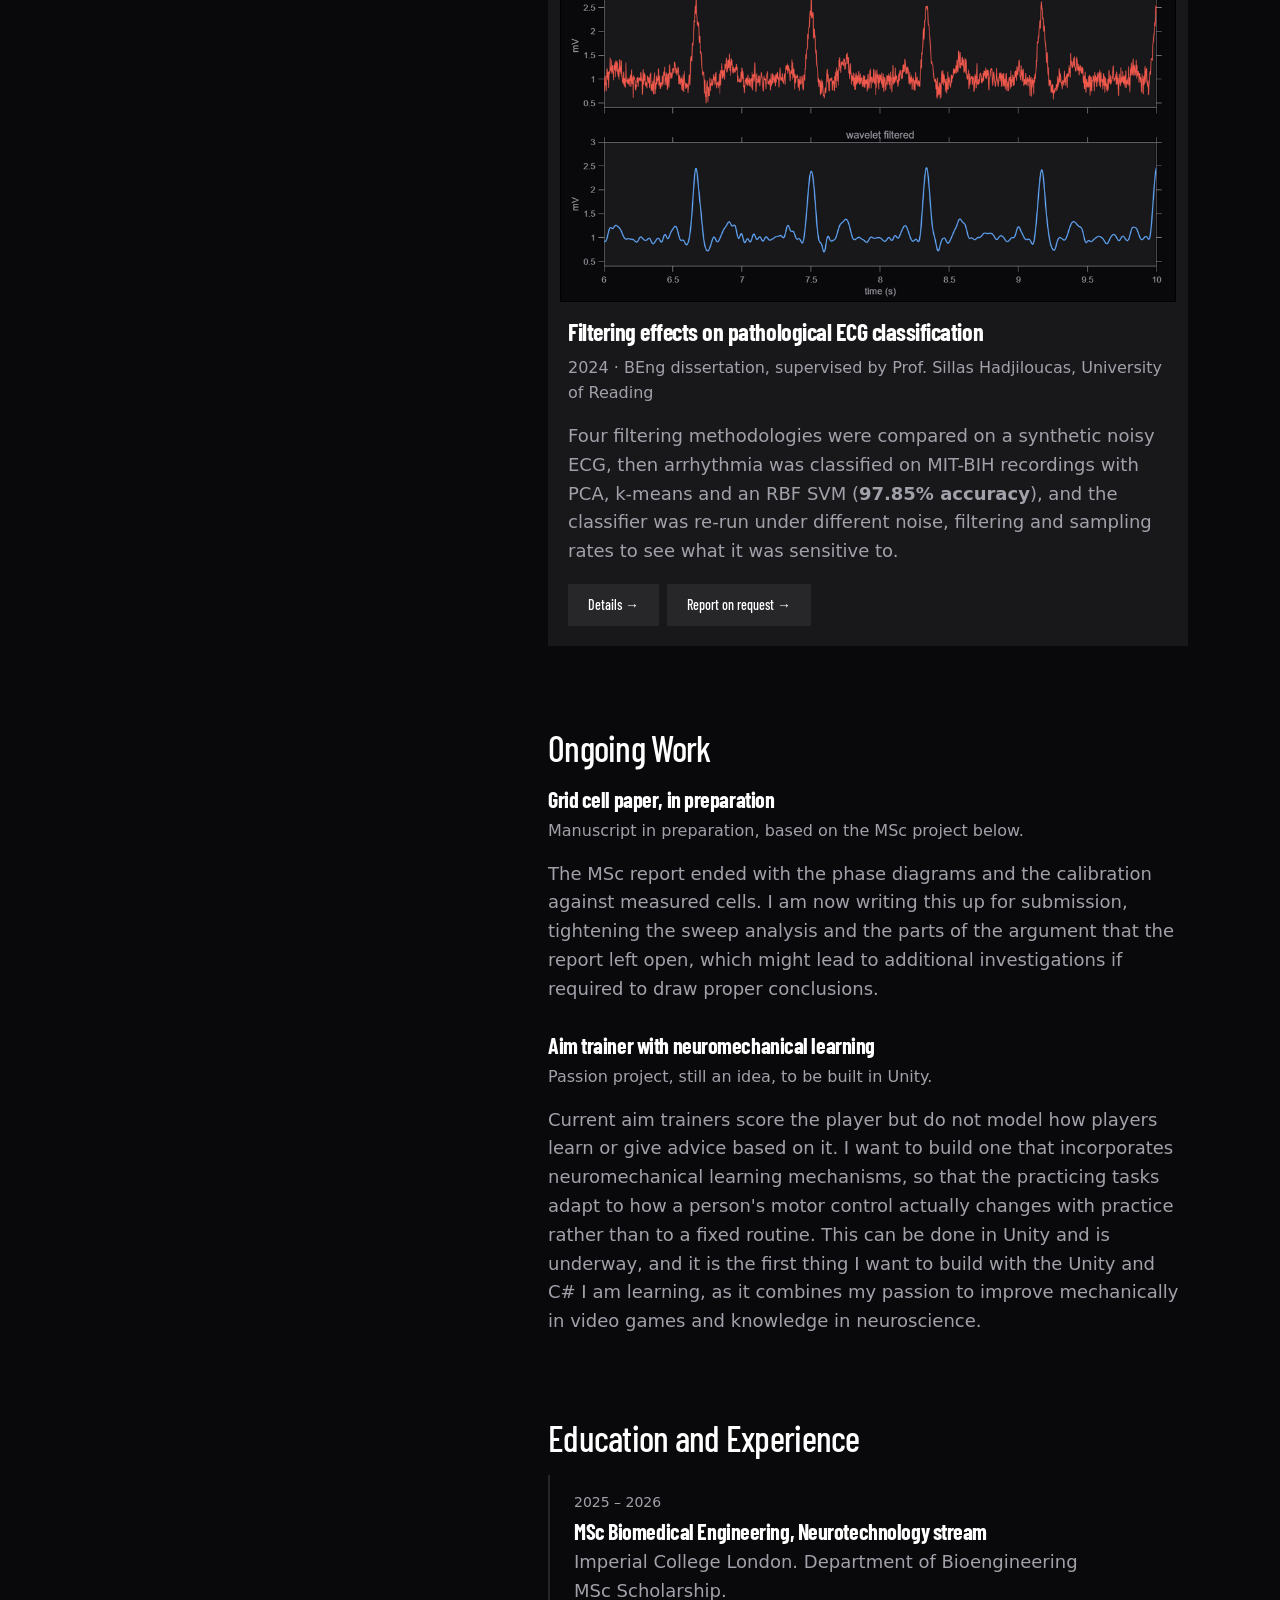
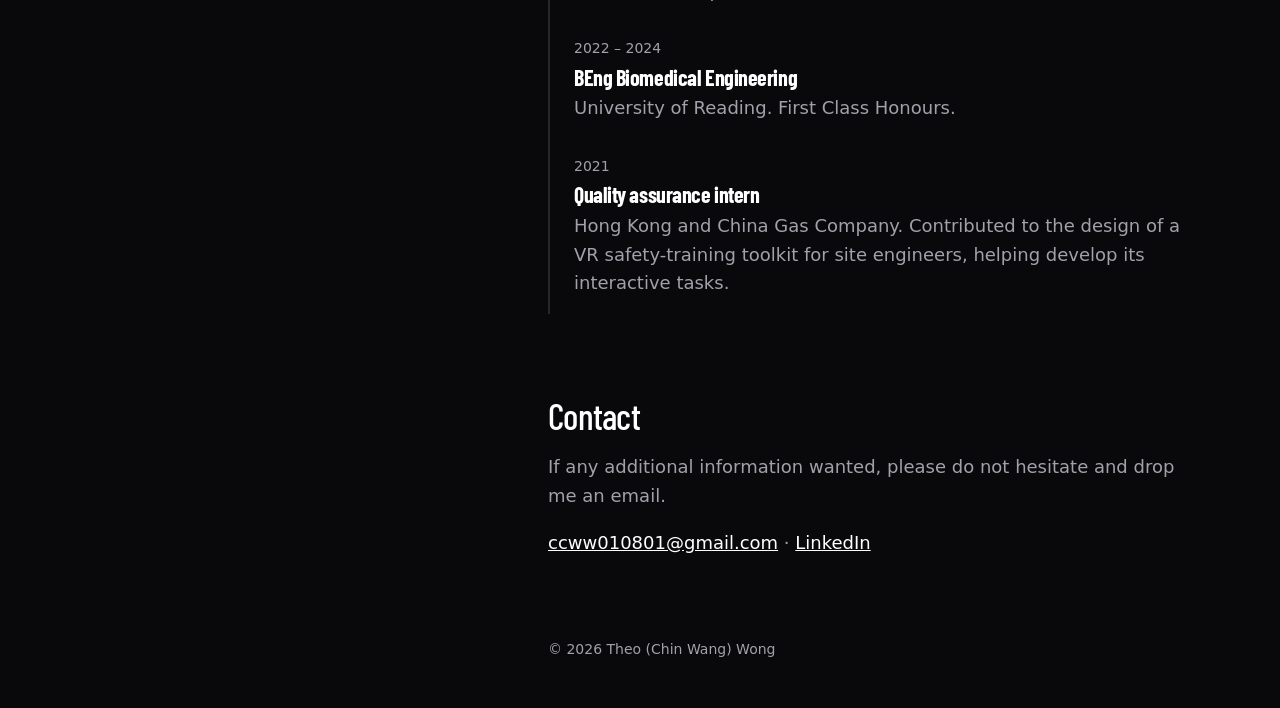
==== commit 968a1f15: "Sticky sidebar layout, left-aligned text" ====
--- a/index.html
+++ b/index.html
@@ -14,16 +14,30 @@
 </head>
 <body>
 
+  <!-- Wraps the header, main and footer. From 1024px wide, style.css
+       turns this into two columns with the header as a sticky sidebar. -->
+  <div class="layout">
+
   <!-- ============================================================
        HEADER
-       Left: name + one-line tagline. Right: row of icon links.
-       No nav menu, matching the reference site.
+       Name, tagline, section menu and icon links. From 1024px wide
+       this becomes the sticky sidebar on the left (see style.css).
        ============================================================ -->
   <header class="site-header">
     <div class="header-text">
       <h1><span>Theo (Chin Wang) Wong</span></h1>
       <p class="tagline"><span>MSc Biomedical Engineering (Neurotechnology), Imperial College London</span></p>
     </div>
+
+    <!-- Section menu, shown from 1024px wide. nav.js highlights the section on screen. -->
+    <nav class="section-nav" aria-label="Sections">
+      <a href="#intro">About</a>
+      <a href="#interests">Interests</a>
+      <a href="#projects">Projects</a>
+      <a href="#ongoing">Ongoing Work</a>
+      <a href="#education">Education</a>
+      <a href="#contact">Contact</a>
+    </nav>
 
     <!-- Each <a> is a 48px square icon. Keep aria-label so screen readers know what it is. -->
     <nav class="icon-links" aria-label="External links">
@@ -205,5 +219,10 @@
     <p class="copyright">© 2026 Theo (Chin Wang) Wong</p>
   </footer>
 
+  </div><!-- /.layout -->
+
+  <!-- Highlights the current section in the sidebar menu -->
+  <script src="nav.js"></script>
+
 </body>
 </html>
--- a/style.css
+++ b/style.css
@@ -17,8 +17,15 @@
   --font-display: "Barlow Condensed", "Arial Narrow", sans-serif;
   --font-body:    system-ui, -apple-system, "Segoe UI", sans-serif;
 
-  --container: 1280px;
-  --gutter: 16px;
+  /* Layout. --content is the reading width. At 18px text, 640px holds
+     about 70 to 75 characters per line, the range typography guides
+     recommend. Wider than that and the eye loses its place when it
+     jumps back to the start of the next line. */
+  --content: 640px;
+  --sidebar: 360px;
+  --gap:     96px;                      /* space between sidebar and content */
+  --pad-top: clamp(48px, 10vh, 96px);   /* top spacing, shrinks on short screens */
+  --gutter:  24px;                      /* side padding on phones and tablets */
 }
 
 /* ============================================================
@@ -27,56 +34,159 @@
 *, *::before, *::after { box-sizing: border-box; }
 
 html { background: var(--bg); color-scheme: dark; }
+
+/* Clicking a sidebar link glides to the section instead of jumping,
+   unless the visitor has turned on reduced motion in their system. */
+@media (prefers-reduced-motion: no-preference) {
+  html { scroll-behavior: smooth; }
+}
 
 body {
   margin: 0;
   font-family: var(--font-body);
   font-size: 18px;
-  line-height: 24px;
+  line-height: 1.6;   /* unitless, so it scales with each element's font size */
   color: var(--text);
 }
+
+/* Text is left-aligned (the browser default). Justified text was removed
+   because browsers justify by stretching the gaps between words, which
+   leaves uneven spacing and makes paragraphs slower to read. */
 
 h1, h2, h3 {
   font-family: var(--font-display);
   color: var(--text-strong);
   letter-spacing: -0.02em;
+  line-height: 1.2;
   margin: 0;
-}
-
-p { margin: 0 0 16px; }
+  text-wrap: balance;   /* a heading that wraps gets lines of similar length */
+}
+
+p {
+  margin: 0 0 1em;
+  text-wrap: pretty;    /* avoids a single word left alone on the last line */
+}
 
 a { color: var(--text-strong); }
 
+/* Stops subscripts like f60 from pushing their line away from the next one */
+sub, sup { line-height: 0; }
+
 img, video { display: block; max-width: 100%; height: auto; }
 
-/* Prose is capped at a comfortable line length; cards and header stay full width */
-p, .section-intro, .interest-list, .timeline, .project-summary { max-width: 72ch; }
-.card p { max-width: none; }
-
-/* Centred column, same on every page */
-.site-header, main, .site-footer {
-  width: 100%;
-  max-width: var(--container);
-  margin: 0 auto;
+/* ============================================================
+   PAGE LAYOUT
+   Phones and tablets: one centred column with the header on top.
+   1024px and wider: two columns. The header becomes a sidebar that
+   stays on screen while the content on the right scrolls.
+   ============================================================ */
+.layout {
+  max-width: calc(var(--content) + 2 * var(--gutter));
+  margin: 0 auto;   /* equal auto margins on both sides centre the column */
   padding: 0 var(--gutter);
 }
 
-/* ============================================================
-   HEADER AND FOOTER
-   ============================================================ */
-.site-header {
+@media (min-width: 1024px) {
+  .layout {
+    max-width: none;
+    display: grid;
+    grid-template-columns: 280px minmax(0, var(--content));
+    column-gap: 64px;
+    justify-content: center;   /* centres the two columns as a pair */
+    padding: 0 48px;
+  }
+
+  .site-header {
+    grid-column: 1;
+    grid-row: 1 / span 2;   /* runs alongside both the main content and the footer */
+    position: sticky;       /* scrolls normally until it reaches top: 0, then stays put */
+    top: 0;
+    align-self: start;
+    height: 100vh;
+    overflow-y: auto;       /* only matters on very short screens */
+  }
+
+  main         { grid-column: 2; grid-row: 1; padding-top: var(--pad-top); }
+  .site-footer { grid-column: 2; grid-row: 2; }
+}
+
+/* Large screens get the full sidebar width and a wider gap */
+@media (min-width: 1280px) {
+  .layout {
+    grid-template-columns: var(--sidebar) var(--content);
+    column-gap: var(--gap);
+  }
+}
+
+/* ============================================================
+   SIDEBAR (the site header)
+   ============================================================ */
+.site-header { padding: 48px 0 40px; }
+
+/* clamp(min, preferred, max): 8.5vw follows the screen width, kept between 28px and 36px */
+.site-header h1 { font-size: clamp(28px, 8.5vw, 36px); font-weight: 700; }
+.site-header h1 a { text-decoration: none; }
+.tagline { font-size: 17px; margin: 8px 0 0; }
+
+.site-header .icon-links { margin-top: 24px; }
+
+/* Section menu. Hidden on phones and tablets, where visitors just scroll. */
+.section-nav { display: none; }
+
+@media (min-width: 1024px) {
+  .site-header {
+    display: flex;
+    flex-direction: column;
+    padding: var(--pad-top) 0 48px;
+  }
+  .site-header h1 { font-size: 32px; }
+  .tagline { font-size: 18px; }
+
+  .section-nav {
+    display: flex;
+    flex-direction: column;
+    margin-top: 56px;
+  }
+
+  /* margin-top: auto takes all the spare height, pushing the icons to the bottom */
+  .site-header .icon-links { margin-top: auto; padding-top: 32px; }
+}
+
+@media (min-width: 1280px) {
+  .site-header h1 { font-size: 42px; }
+}
+
+.section-nav a {
   display: flex;
   align-items: center;
-  justify-content: space-between;
   gap: 16px;
-  padding-top: 24px;
-  padding-bottom: 24px;
-}
-
-.site-header h1 { font-size: 20px; font-weight: 600; }
-.site-header h1 a { text-decoration: none; }
-.tagline { font-size: 16px; margin: 0; }
-
+  width: max-content;
+  padding: 8px 0;
+  font-family: var(--font-display);
+  font-size: 15px;
+  font-weight: 600;
+  letter-spacing: 0.12em;
+  text-transform: uppercase;
+  color: var(--text);
+  text-decoration: none;
+  transition: color 0.2s;
+}
+
+/* The short line in front of each label. It grows on hover and for the
+   section currently on screen (nav.js adds the "active" class). */
+.section-nav a::before {
+  content: "";
+  width: 32px;
+  height: 1px;
+  background: currentColor;
+  transition: width 0.2s;
+}
+.section-nav a:hover,
+.section-nav a.active         { color: var(--text-strong); }
+.section-nav a:hover::before,
+.section-nav a.active::before { width: 64px; }
+
+/* Icon links (sidebar and footer) */
 .icon-links { display: flex; flex-wrap: wrap; gap: 12px; }
 
 .icon-links a {
@@ -98,46 +208,56 @@
 .icon-links svg { width: 24px; height: 24px; }
 .icon-label { font-size: 11px; line-height: 1; color: var(--text); }
 
+/* ============================================================
+   FOOTER
+   ============================================================ */
 .site-footer {
   display: flex;
   flex-direction: column;
   align-items: center;
   gap: 24px;
-  padding-top: 48px;
-  padding-bottom: 48px;
+  padding: 48px 0;
 }
 .copyright { font-size: 14px; margin: 0; }
 
+@media (min-width: 1024px) {
+  .site-footer { align-items: flex-start; padding-top: 0; }
+  .site-footer .icon-links { display: none; }   /* the sidebar already shows them */
+}
+
 /* ============================================================
    SECTIONS
    ============================================================ */
-.section { margin-bottom: 64px; }
+.section {
+  margin-bottom: 64px;
+  scroll-margin-top: var(--pad-top);   /* gap above a section after a menu jump */
+}
+@media (min-width: 1024px) { .section { margin-bottom: 80px; } }
 
 .section h2 {
   font-size: 30px;
   font-weight: 500;
-  margin: 24px 0 16px;
+  margin: 0 0 16px;
 }
 @media (min-width: 1024px) { .section h2 { font-size: 36px; } }
 
 .section-intro { margin-bottom: 24px; }
 
-/* Research interests list */
+/* Research interests and ongoing work lists */
 .interest-list { list-style: none; padding: 0; margin: 0; }
-.interest-list li { margin-bottom: 16px; }
-.interest-list h3 { font-size: 22px; font-weight: 700; }
+.interest-list li { margin-bottom: 28px; }
+.interest-list h3 { font-size: 22px; font-weight: 700; margin-bottom: 6px; }
 
 /* ============================================================
    CARDS
+   One card per row, so the text inside a card has the same
+   comfortable width as the rest of the page.
    ============================================================ */
 .card-grid {
   display: grid;
   grid-template-columns: 1fr;
-  gap: 16px;
-}
-@media (min-width: 768px) { .card-grid { grid-template-columns: repeat(2, 1fr); } }
-/* Three columns if you ever add a fourth project */
-@media (min-width: 1024px) { .card-grid.cols-3 { grid-template-columns: repeat(3, 1fr); } }
+  gap: 24px;
+}
 
 .card {
   background: var(--bg-card);
@@ -153,7 +273,7 @@
   border: 1px solid #000;
 }
 
-.card-body { padding: 8px; display: flex; flex-direction: column; flex: 1; }
+.card-body { padding: 16px 8px 8px; display: flex; flex-direction: column; flex: 1; }
 .card-body h3 { font-size: 24px; font-weight: 700; margin-bottom: 8px; }
 .card-meta { font-size: 16px; margin-bottom: 16px; }
 .card-links { margin-top: auto; display: flex; flex-wrap: wrap; gap: 8px; }
@@ -187,11 +307,12 @@
 }
 .timeline-date { font-size: 14px; display: block; margin-bottom: 4px; }
 .timeline h3 { font-size: 22px; font-weight: 700; }
+.timeline p { margin: 4px 0 0; }
 
 /* ============================================================
    PROJECT DETAIL PAGES
    ============================================================ */
-.back-link { display: inline-block; font-size: 16px; margin: 8px 0 24px; }
+.back-link { display: inline-block; font-size: 16px; margin: 0 0 24px; }
 
 .project-header { margin-bottom: 32px; }
 .project-header h2 { font-size: 36px; font-weight: 700; margin: 0 0 8px; }
@@ -200,15 +321,7 @@
 
 .project-page .section h3 { font-size: 24px; font-weight: 700; margin-bottom: 12px; }
 
+/* Figures fill the content column, so they line up with the text */
 figure { margin: 0 0 32px; }
-/* Figures are capped and centred; the hero can go wider than the rest */
-figure img, figure video, figcaption { width: 100%; max-width: 720px; margin: 0 auto; }
-.hero-figure img, .hero-figure video, .hero-figure figcaption { max-width: 960px; }
+figure img, figure video { width: 100%; }
 figcaption { font-size: 14px; margin-top: 8px; }
-
-/* ============================================================
-   SMALL SCREENS
-   ============================================================ */
-@media (max-width: 640px) {
-  .site-header { flex-direction: column; align-items: flex-start; }
-}
